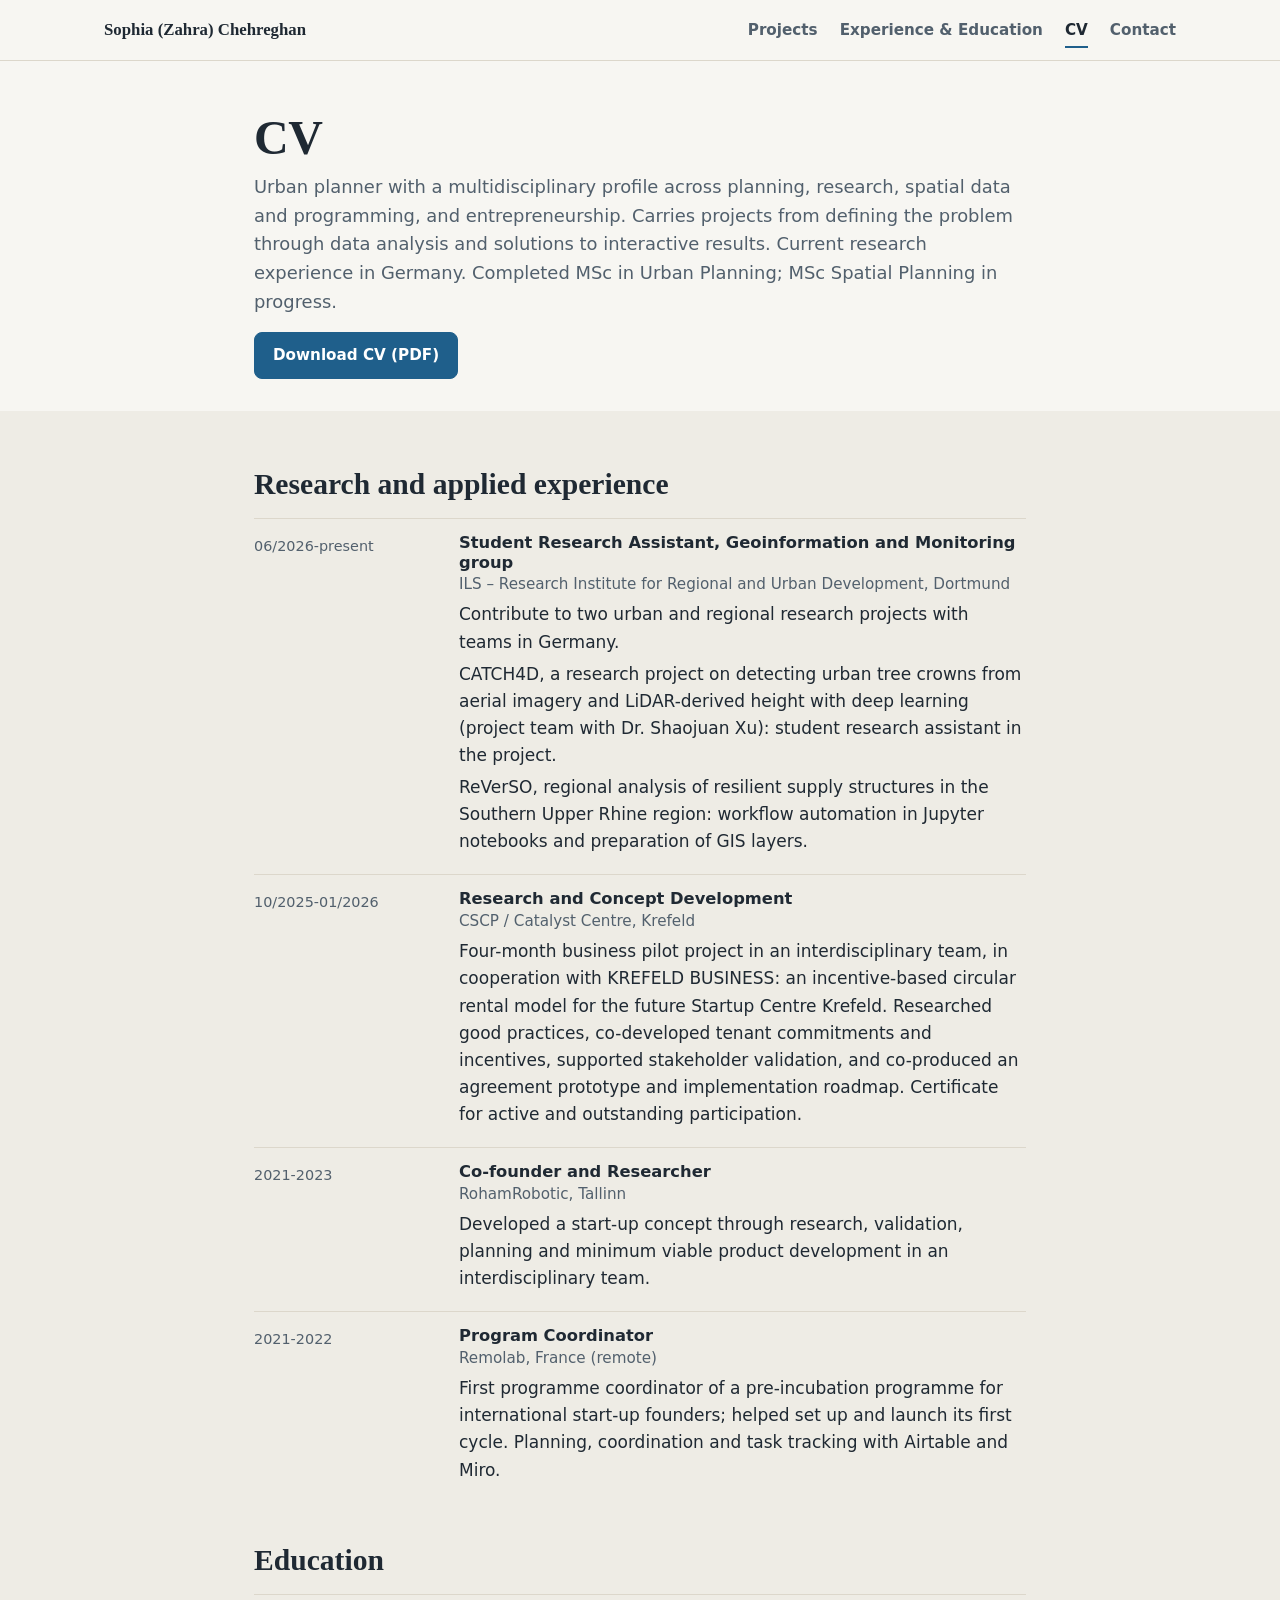
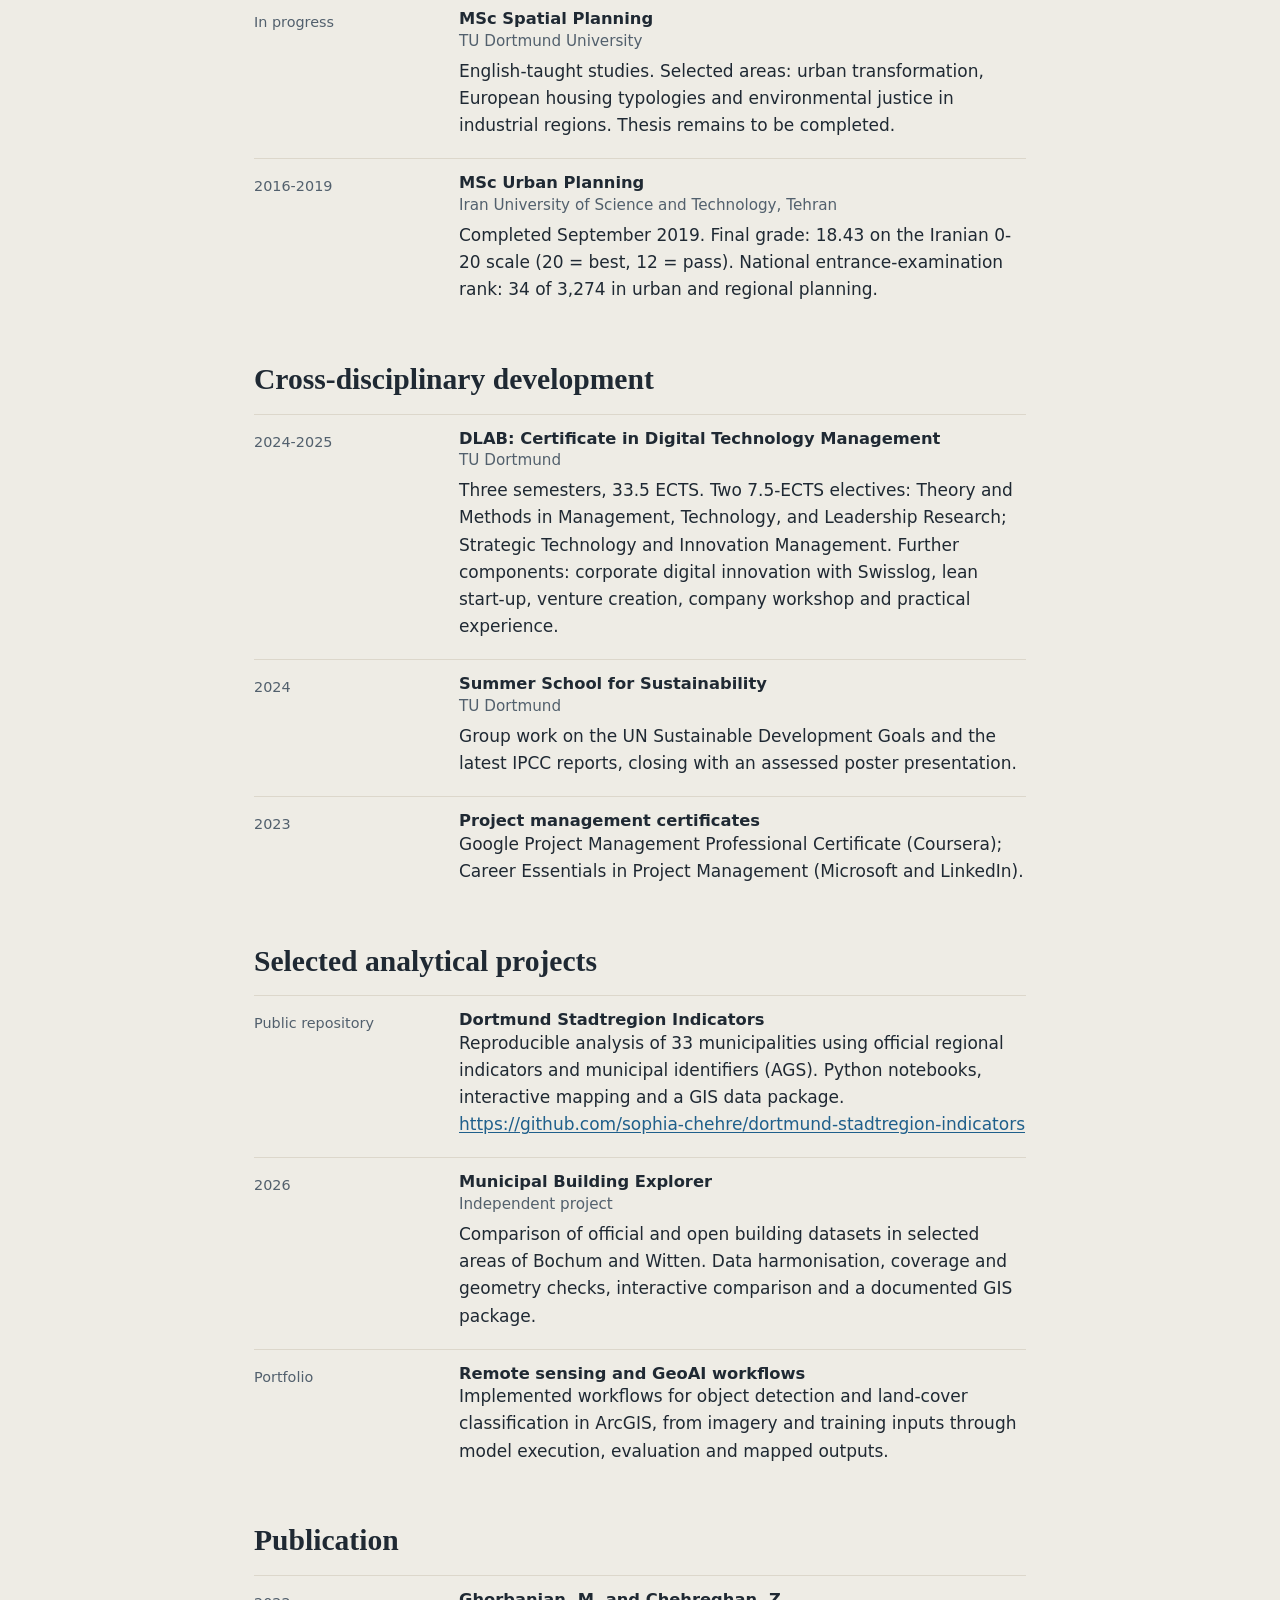
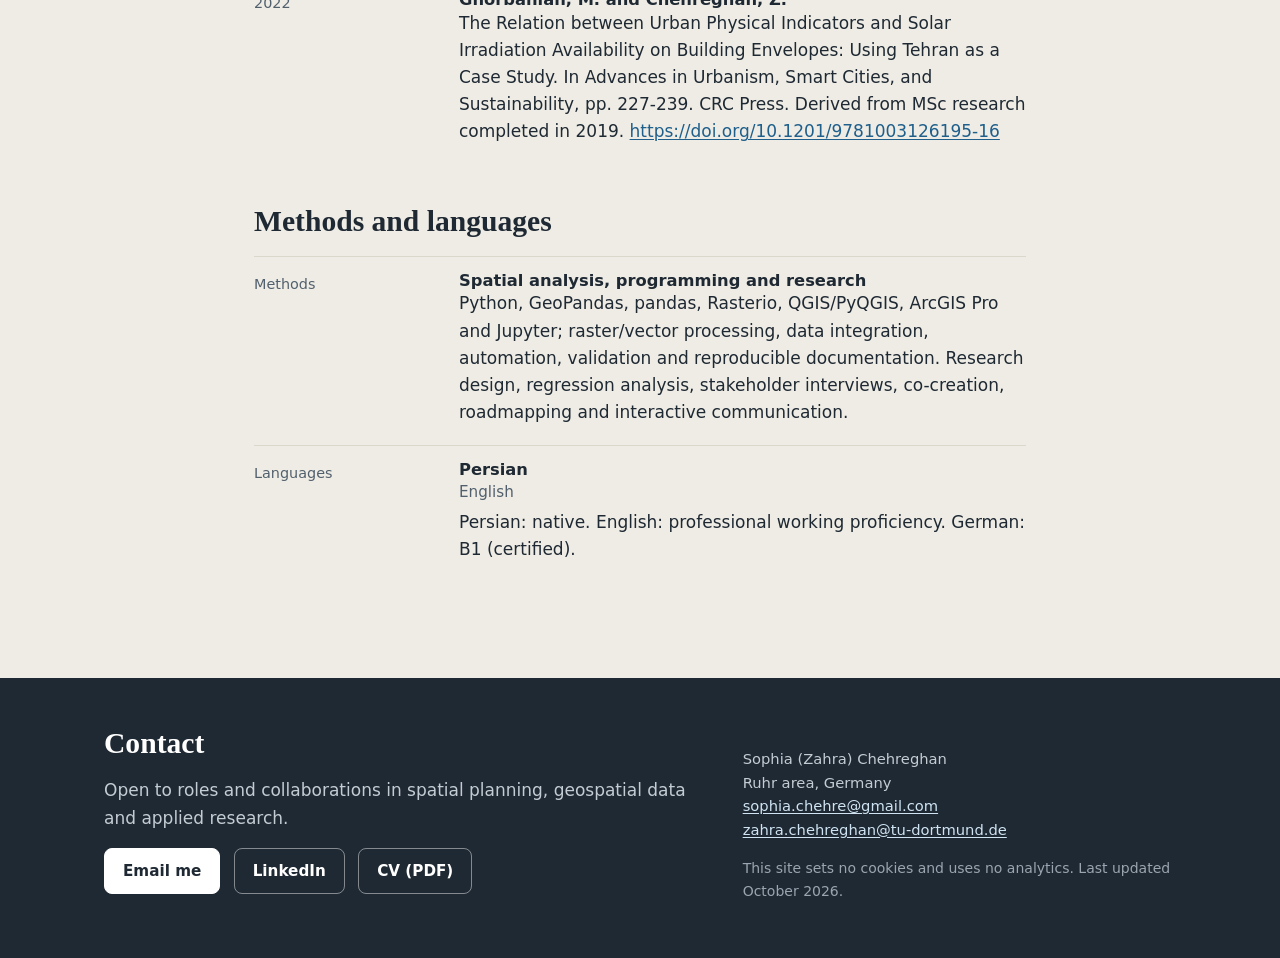
==== cv/index.html @ d8bc23e7 "Add files via upload" ====
<!doctype html>
<html lang="en">
<head>
<meta charset="utf-8">
<meta name="viewport" content="width=device-width, initial-scale=1">
<title>CV · Sophia Chehreghan</title>
<meta name="description" content="CV of Sophia (Zahra) Chehreghan, urban and spatial planner.">
<meta property="og:title" content="CV · Sophia Chehreghan">
<meta property="og:description" content="CV of Sophia (Zahra) Chehreghan, urban and spatial planner.">
<meta property="og:type" content="website">
<link rel="stylesheet" href="../assets/css/main.css">
<link rel="icon" href="../assets/favicon.svg" type="image/svg+xml">
</head>
<body>
<a class="skip" href="#main">Skip to content</a>
<header class="site-header">
  <div class="wrap header-inner">
    <a class="brand" href="../index.html">Sophia (Zahra) Chehreghan</a>
    <nav class="main-nav" aria-label="Main"><a href="../projects/index.html">Projects</a><a href="../experience/index.html">Experience & Education</a><a href="../cv/index.html" aria-current="page">CV</a><a href="#contact">Contact</a></nav>
  </div>
</header>
<main id="main">

<section class="page-head">
  <div class="wrap narrow">
    <h1>CV</h1>
    <p class="lead">Urban planner with a multidisciplinary profile across planning, research, spatial data and programming, and entrepreneurship. Carries projects from defining the problem through data analysis and solutions to interactive results. Current research experience in Germany. Completed MSc in Urban Planning; MSc Spatial Planning in progress.</p>
    <p><a class="btn" href="../files/Sophia-Chehreghan-CV.pdf">Download CV (PDF)</a></p>
  </div>
</section>
<section class="section section-tint">
  <div class="wrap narrow cv"><section class="cv-section"><h2>Research and applied experience</h2><div class="cv-item"><div class="cv-when">06/2026-present</div><div class="cv-what"><h3>Student Research Assistant, Geoinformation and Monitoring group</h3><p class="cv-org">ILS – Research Institute for Regional and Urban Development, Dortmund</p><p>Contribute to two urban and regional research projects with teams in Germany.</p><p>CATCH4D, a research project on detecting urban tree crowns from aerial imagery and LiDAR-derived height with deep learning (project team with Dr. Shaojuan Xu): student research assistant in the project.</p><p>ReVerSO, regional analysis of resilient supply structures in the Southern Upper Rhine region: workflow automation in Jupyter notebooks and preparation of GIS layers.</p></div></div><div class="cv-item"><div class="cv-when">10/2025-01/2026</div><div class="cv-what"><h3>Research and Concept Development</h3><p class="cv-org">CSCP / Catalyst Centre, Krefeld</p><p>Four-month business pilot project in an interdisciplinary team, in cooperation with KREFELD BUSINESS: an incentive-based circular rental model for the future Startup Centre Krefeld. Researched good practices, co-developed tenant commitments and incentives, supported stakeholder validation, and co-produced an agreement prototype and implementation roadmap. Certificate for active and outstanding participation.</p></div></div><div class="cv-item"><div class="cv-when">2021-2023</div><div class="cv-what"><h3>Co-founder and Researcher</h3><p class="cv-org">RohamRobotic, Tallinn</p><p>Developed a start-up concept through research, validation, planning and minimum viable product development in an interdisciplinary team.</p></div></div><div class="cv-item"><div class="cv-when">2021-2022</div><div class="cv-what"><h3>Program Coordinator</h3><p class="cv-org">Remolab, France (remote)</p><p>First programme coordinator of a pre-incubation programme for international start-up founders; helped set up and launch its first cycle. Planning, coordination and task tracking with Airtable and Miro.</p></div></div></section><section class="cv-section"><h2>Education</h2><div class="cv-item"><div class="cv-when">In progress</div><div class="cv-what"><h3>MSc Spatial Planning</h3><p class="cv-org">TU Dortmund University</p><p>English-taught studies. Selected areas: urban transformation, European housing typologies and environmental justice in industrial regions. Thesis remains to be completed.</p></div></div><div class="cv-item"><div class="cv-when">2016-2019</div><div class="cv-what"><h3>MSc Urban Planning</h3><p class="cv-org">Iran University of Science and Technology, Tehran</p><p>Completed September 2019. Final grade: 18.43 on the Iranian 0-20 scale (20 = best, 12 = pass). National entrance-examination rank: 34 of 3,274 in urban and regional planning.</p></div></div></section><section class="cv-section"><h2>Cross-disciplinary development</h2><div class="cv-item"><div class="cv-when">2024-2025</div><div class="cv-what"><h3>DLAB: Certificate in Digital Technology Management</h3><p class="cv-org">TU Dortmund</p><p>Three semesters, 33.5 ECTS. Two 7.5-ECTS electives: Theory and Methods in Management, Technology, and Leadership Research; Strategic Technology and Innovation Management. Further components: corporate digital innovation with Swisslog, lean start-up, venture creation, company workshop and practical experience.</p></div></div><div class="cv-item"><div class="cv-when">2024</div><div class="cv-what"><h3>Summer School for Sustainability</h3><p class="cv-org">TU Dortmund</p><p>Group work on the UN Sustainable Development Goals and the latest IPCC reports, closing with an assessed poster presentation.</p></div></div><div class="cv-item"><div class="cv-when">2023</div><div class="cv-what"><h3>Project management certificates</h3><p>Google Project Management Professional Certificate (Coursera); Career Essentials in Project Management (Microsoft and LinkedIn).</p></div></div></section><section class="cv-section"><h2>Selected analytical projects</h2><div class="cv-item"><div class="cv-when">Public repository</div><div class="cv-what"><h3>Dortmund Stadtregion Indicators</h3><p>Reproducible analysis of 33 municipalities using official regional indicators and municipal identifiers (AGS). Python notebooks, interactive mapping and a GIS data package. <a href="https://github.com/sophia-chehre/dortmund-stadtregion-indicators" rel="noopener">https://github.com/sophia-chehre/dortmund-stadtregion-indicators</a></p></div></div><div class="cv-item"><div class="cv-when">2026</div><div class="cv-what"><h3>Municipal Building Explorer</h3><p class="cv-org">Independent project</p><p>Comparison of official and open building datasets in selected areas of Bochum and Witten. Data harmonisation, coverage and geometry checks, interactive comparison and a documented GIS package.</p></div></div><div class="cv-item"><div class="cv-when">Portfolio</div><div class="cv-what"><h3>Remote sensing and GeoAI workflows</h3><p>Implemented workflows for object detection and land-cover classification in ArcGIS, from imagery and training inputs through model execution, evaluation and mapped outputs.</p></div></div></section><section class="cv-section"><h2>Publication</h2><div class="cv-item"><div class="cv-when">2022</div><div class="cv-what"><h3>Ghorbanian, M. and Chehreghan, Z.</h3><p>The Relation between Urban Physical Indicators and Solar Irradiation Availability on Building Envelopes: Using Tehran as a Case Study. In Advances in Urbanism, Smart Cities, and Sustainability, pp. 227-239. CRC Press. Derived from MSc research completed in 2019. <a href="https://doi.org/10.1201/9781003126195-16" rel="noopener">https://doi.org/10.1201/9781003126195-16</a></p></div></div></section><section class="cv-section"><h2>Methods and languages</h2><div class="cv-item"><div class="cv-when">Methods</div><div class="cv-what"><h3>Spatial analysis, programming and research</h3><p>Python, GeoPandas, pandas, Rasterio, QGIS/PyQGIS, ArcGIS Pro and Jupyter; raster/vector processing, data integration, automation, validation and reproducible documentation. Research design, regression analysis, stakeholder interviews, co-creation, roadmapping and interactive communication.</p></div></div><div class="cv-item"><div class="cv-when">Languages</div><div class="cv-what"><h3>Persian</h3><p class="cv-org">English</p><p>Persian: native. English: professional working proficiency. German: B1 (certified).</p></div></div></section></div>
</section>
</main>
<footer class="site-footer" id="contact">
  <div class="wrap footer-grid">
    <div>
      <h2>Contact</h2>
      <p class="footer-lead">Open to roles and collaborations in spatial planning, geospatial data and applied research.</p>
      <p><a class="btn" href="mailto:sophia.chehre@gmail.com">Email me</a>
         <a class="btn btn-ghost" href="https://www.linkedin.com/in/sophia-chehre" rel="noopener">LinkedIn</a>
         <a class="btn btn-ghost" href="../files/Sophia-Chehreghan-CV.pdf">CV (PDF)</a></p>
    </div>
    <div class="footer-meta">
      <p>Sophia (Zahra) Chehreghan<br>Ruhr area, Germany<br><a href="mailto:sophia.chehre@gmail.com">sophia.chehre@gmail.com</a><br><a href="mailto:zahra.chehreghan@tu-dortmund.de">zahra.chehreghan@tu-dortmund.de</a></p>
      <p class="small">This site sets no cookies and uses no analytics. Last updated October 2026.</p>
    </div>
  </div>
</footer>
<dialog class="lightbox" aria-label="Enlarged image">
  <form method="dialog"><button class="lightbox-close" aria-label="Close">×</button></form>
  <img alt="">
  <p class="lightbox-caption"></p>
</dialog>
<script src="../assets/js/main.js" defer></script>
</body>
</html>
---- assets/css/main.css ----
/* Portfolio — Sophia (Zahra) Chehreghan
   Quiet, cartographic interface: the maps and imagery carry the colour. */

:root {
  --bg: #f7f6f2;
  --surface: #ffffff;
  --tint: #eeece5;
  --ink: #1f2933;
  --muted: #52606d;
  --line: #dcd7cb;
  --accent: #1f5f8b;
  --accent-dark: #174a6c;
  --accent-soft: #e3edf4;
  --green: #4f7a5a;
  --warn: #b5562b;
  --radius: 10px;
  --shadow: 0 1px 2px rgba(31, 41, 51, .06), 0 8px 24px rgba(31, 41, 51, .06);
  --serif: "Iowan Old Style", "Palatino Linotype", "Book Antiqua", Palatino, Georgia, serif;
  --sans: system-ui, -apple-system, "Segoe UI", Roboto, "Helvetica Neue", Arial, sans-serif;
  --wrap: 1120px;
}

*, *::before, *::after { box-sizing: border-box; }
html { scroll-behavior: smooth; -webkit-text-size-adjust: 100%; }
@media (prefers-reduced-motion: reduce) { html { scroll-behavior: auto; } * { transition: none !important; } }
body { margin: 0; background: var(--bg); color: var(--ink); font: 17px/1.6 var(--sans); }
img { max-width: 100%; height: auto; display: block; }
a { color: var(--accent); text-underline-offset: 2px; }
a:hover { color: var(--accent-dark); }
:focus-visible { outline: 3px solid var(--accent); outline-offset: 2px; }
h1, h2, h3 { font-family: var(--serif); font-weight: 600; line-height: 1.2; color: var(--ink); }
h1 { font-size: clamp(2rem, 4.2vw, 3rem); margin: 0 0 .4rem; letter-spacing: -.01em; }
h2 { font-size: clamp(1.45rem, 2.4vw, 1.85rem); margin: 0 0 1rem; }
h3 { font-size: 1.15rem; margin: 0 0 .35rem; }
p { margin: 0 0 1rem; }
.small { font-size: .875rem; color: var(--muted); }
.wrap { max-width: var(--wrap); margin: 0 auto; padding: 0 24px; }
.narrow { max-width: 820px; }
.skip { position: absolute; left: -999px; top: 8px; background: var(--ink); color: #fff; padding: 8px 12px; z-index: 50; }
.skip:focus { left: 8px; }

/* Header ---------------------------------------------------------------- */
.site-header { position: sticky; top: 0; z-index: 20; background: rgba(247, 246, 242, .94);
  backdrop-filter: blur(8px); border-bottom: 1px solid var(--line); }
.header-inner { display: flex; align-items: center; justify-content: space-between; gap: 16px; min-height: 60px; }
.brand { font-family: var(--serif); font-weight: 600; font-size: 1.05rem; color: var(--ink); text-decoration: none; }
.main-nav { display: flex; gap: 22px; }
.main-nav a { color: var(--muted); text-decoration: none; font-size: .95rem; font-weight: 600; padding: 6px 0; }
.main-nav a:hover, .main-nav a[aria-current] { color: var(--ink); box-shadow: inset 0 -2px 0 var(--accent); }

/* Buttons and tags -------------------------------------------------------- */
.btn { display: inline-block; background: var(--accent); color: #fff; text-decoration: none; font-weight: 600;
  font-size: .95rem; padding: 10px 18px; border-radius: 8px; border: 1px solid var(--accent); margin: 0 8px 8px 0; }
.btn:hover { background: var(--accent-dark); color: #fff; }
.btn-ghost { background: transparent; color: var(--accent); }
.btn-ghost:hover { background: var(--accent-soft); color: var(--accent-dark); }
.tags { list-style: none; display: flex; flex-wrap: wrap; gap: 6px; padding: 0; margin: 0; }
.tags li { font-size: .8rem; background: var(--accent-soft); color: var(--accent-dark); padding: 2px 9px; border-radius: 99px; }
.kicker { font-size: .78rem; font-weight: 700; letter-spacing: .06em; text-transform: uppercase; color: var(--green); margin: 0 0 .4rem; }

/* Hero ------------------------------------------------------------------- */
.hero { padding: 48px 0 40px; }
.hero-grid { display: grid; grid-template-columns: minmax(0, 1fr) minmax(0, 1.15fr); gap: 40px; align-items: center; }
.hero-title { font-family: var(--serif); font-size: clamp(1.35rem, 2.3vw, 1.7rem); margin: 0 0 .3rem; }
.hero-keywords { color: var(--green); font-weight: 600; margin: 0 0 1rem; }
.hero-lead { font-size: 1.1rem; color: var(--muted); max-width: 34em; }
.mosaic { display: grid; grid-template-columns: 1.35fr 1fr; grid-template-rows: 1fr 1fr; gap: 10px; aspect-ratio: 16 / 10.5; }
.mosaic-item { position: relative; overflow: hidden; border-radius: var(--radius); box-shadow: var(--shadow); }
.mosaic-item.m0 { grid-row: span 2; }
.mosaic-item img { width: 100%; height: 100%; object-fit: cover; transition: transform .4s ease; }
.mosaic-item:hover img { transform: scale(1.03); }
.mosaic-item span { position: absolute; left: 8px; bottom: 8px; background: rgba(31, 41, 51, .82); color: #fff;
  font-size: .8rem; font-weight: 600; padding: 3px 9px; border-radius: 6px; }

/* Facts band --------------------------------------------------------------- */
.facts-band { border-top: 1px solid var(--line); border-bottom: 1px solid var(--line); background: var(--surface); }
.facts { list-style: none; display: grid; grid-template-columns: repeat(4, 1fr); gap: 0; padding-top: 0; padding-bottom: 0; margin: 0 auto; }
.facts li { padding: 18px 20px 18px 0; display: flex; flex-direction: column; }
.facts li + li { padding-left: 20px; border-left: 1px solid var(--line); }
.fact-label { font-size: .75rem; text-transform: uppercase; letter-spacing: .06em; color: var(--muted); font-weight: 700; }
.facts strong { font-family: var(--serif); font-size: 1.1rem; margin: 2px 0; }
.fact-detail { font-size: .85rem; color: var(--muted); }

/* Sections ------------------------------------------------------------------ */
.section { padding: 56px 0; }
.section-tint { background: var(--tint); }
.section-head { display: flex; align-items: baseline; justify-content: space-between; gap: 16px; }
.section-head a { font-weight: 600; text-decoration: none; white-space: nowrap; }
.section-intro { max-width: 52em; color: var(--muted); }
.subhead { font-family: var(--sans); font-size: .85rem; text-transform: uppercase; letter-spacing: .06em; color: var(--muted); margin: 36px 0 14px; }
.page-head { padding: 48px 0 8px; }
.lead { font-size: 1.12rem; color: var(--muted); max-width: 46em; }
.two-col { display: grid; grid-template-columns: 1fr 1fr; gap: 48px; }

/* Cards --------------------------------------------------------------------- */
.cards { display: grid; gap: 22px; }
.cards-3 { grid-template-columns: repeat(3, 1fr); }
.cards-1 { grid-template-columns: 1fr; }
.card { background: var(--surface); border: 1px solid var(--line); border-radius: var(--radius); overflow: hidden;
  box-shadow: var(--shadow); transition: transform .2s ease, box-shadow .2s ease; }
.card:hover { transform: translateY(-2px); box-shadow: 0 2px 4px rgba(31,41,51,.08), 0 14px 32px rgba(31,41,51,.10); }
.card-link { display: flex; flex-direction: column; height: 100%; color: inherit; text-decoration: none; }
.card-media { aspect-ratio: 3 / 2; overflow: hidden; background: var(--tint); }
.card-media img { width: 100%; height: 100%; object-fit: cover; }
.card-body { padding: 16px 18px 18px; display: flex; flex-direction: column; flex: 1; }
.card-body p { font-size: .95rem; color: var(--muted); margin-bottom: .6rem; }
.card-body .card-meta { margin-top: auto; font-size: .8rem; margin-bottom: 0; }
.cards-compact .card-media { aspect-ratio: 16 / 9; }
.cards-compact h3 { font-size: 1.02rem; }
.card-wide .card-link { flex-direction: row; }
.card-wide .card-media { flex: 1.1; aspect-ratio: auto; min-height: 260px; }
.card-wide .card-body { flex: 1; padding: 26px; justify-content: center; }
.card-wide .card-meta { margin-top: .6rem; }

.mini-diagram { height: 100%; padding: 18px 20px; background: linear-gradient(135deg, #1f5f8b 0%, #2d6f6a 55%, #4f7a5a 100%);
  color: #fff; display: flex; flex-direction: column; justify-content: center; }
.mini-title { font-size: .78rem; text-transform: uppercase; letter-spacing: .07em; opacity: .85; margin-bottom: 10px; }
.mini-diagram ol { list-style: none; margin: 0; padding: 0; counter-reset: s; }
.mini-diagram li { counter-increment: s; font-family: var(--serif); font-size: 1.02rem; padding: 3px 0 3px 30px; position: relative; }
.mini-diagram li::before { content: counter(s); position: absolute; left: 0; top: 5px; width: 20px; height: 20px; border-radius: 50%;
  background: rgba(255,255,255,.22); font: 600 .72rem/20px var(--sans); text-align: center; }

.note-card { background: var(--surface); border: 1px solid var(--line); border-left: 4px solid var(--green);
  border-radius: var(--radius); padding: 22px 26px; max-width: 900px; }

/* Capabilities, timeline ------------------------------------------------- */
.caps { display: grid; grid-template-columns: repeat(3, 1fr); gap: 28px; }
.cap { border-top: 3px solid var(--accent); padding-top: 14px; }
.cap p { color: var(--muted); font-size: .97rem; }
.cap a { font-weight: 600; text-decoration: none; }
.timeline { list-style: none; padding: 0; margin: 0; }
.timeline li { display: grid; grid-template-columns: 8.5em 1fr; column-gap: 16px; padding: 12px 0; border-bottom: 1px solid var(--line); }
.tl-period { grid-row: span 2; color: var(--muted); font-size: .88rem; padding-top: 2px; }
.tl-role { font-weight: 600; }
.tl-org { color: var(--muted); font-size: .92rem; }
.citation { max-width: 52em; }

/* Project pages ------------------------------------------------------------ */
.project-head { padding: 40px 0 10px; }
.crumbs { font-size: .88rem; color: var(--muted); margin-bottom: .6rem; }
.crumbs a { text-decoration: none; font-weight: 600; }
.meta { display: grid; grid-template-columns: repeat(4, minmax(0, 1fr)); gap: 16px; margin: 18px 0 0; padding: 16px 0 0; border-top: 1px solid var(--line); }
.meta dt, .brief dt { font-size: .75rem; text-transform: uppercase; letter-spacing: .06em; color: var(--muted); font-weight: 700; }
.meta dd { margin: 2px 0 0; font-size: .93rem; }
.project-hero { margin-top: 22px; }
.hero-fig img { border-radius: var(--radius); box-shadow: var(--shadow); width: 100%; }
.fig { margin: 0; }
.fig img { border-radius: 8px; cursor: zoom-in; }
figcaption, .caption { font-size: .88rem; color: var(--muted); margin-top: .5rem; }
.fig-label { font-weight: 600; color: var(--ink); }
.project-body { max-width: 980px; padding-top: 30px; padding-bottom: 20px; }
.block { margin: 0 0 44px; }
.brief { display: grid; grid-template-columns: repeat(2, minmax(0, 1fr)); gap: 0; margin: 0; background: var(--surface);
  border: 1px solid var(--line); border-radius: var(--radius); }
.brief > div { padding: 16px 20px; border-bottom: 1px solid var(--line); }
.brief > div:nth-child(odd) { border-right: 1px solid var(--line); }
.brief > div:nth-last-child(-n+2) { border-bottom: 0; }
.brief dd { margin: 4px 0 0; }

.steps { list-style: none; margin: 0; padding: 0; }
.step { display: grid; grid-template-columns: 40px minmax(0, 1fr) minmax(0, 1.15fr); gap: 18px; align-items: start;
  padding: 18px 0; border-top: 1px solid var(--line); }
.step:not(:has(.step-img)) { grid-template-columns: 40px minmax(0, 1fr); }
.step-n { width: 32px; height: 32px; border-radius: 50%; background: var(--accent); color: #fff; font-weight: 700;
  display: grid; place-items: center; font-size: .9rem; }
.step-body p { color: var(--muted); margin: 0; }
.step-img img { border-radius: 8px; cursor: zoom-in; box-shadow: var(--shadow); }
.step-img-tall { max-width: 260px; }

.pair { display: grid; grid-template-columns: 1fr 1fr; gap: 16px; }
.findings { padding-left: 1.1em; }
.findings li { margin-bottom: .7rem; }
.checks { list-style: none; padding: 0; margin: 0; display: grid; grid-template-columns: 1fr 1fr; gap: 8px 24px; }
.checks li { padding-left: 28px; position: relative; }
.checks li::before { content: ""; position: absolute; left: 4px; top: .45em; width: 12px; height: 7px;
  border-left: 2.5px solid var(--green); border-bottom: 2.5px solid var(--green); transform: rotate(-45deg); }
details { background: var(--surface); border: 1px solid var(--line); border-radius: var(--radius); padding: 0 20px; margin: 0 0 40px; }
details summary { cursor: pointer; font-weight: 600; padding: 14px 0; }
details[open] summary { border-bottom: 1px solid var(--line); margin-bottom: 12px; }
details ul { padding-left: 1.1em; }
details li { margin-bottom: .5rem; color: var(--muted); }
.project-links { margin: 10px 0 18px; }
.credit { border-top: 1px solid var(--line); padding-top: 14px; max-width: 52em; }
.prevnext { display: grid; grid-template-columns: 1fr 1fr; gap: 16px; padding-top: 10px; padding-bottom: 56px; }
.prevnext a { display: block; background: var(--surface); border: 1px solid var(--line); border-radius: var(--radius);
  padding: 14px 18px; text-decoration: none; font-weight: 600; }
.prevnext span { display: block; font-size: .78rem; text-transform: uppercase; letter-spacing: .06em; color: var(--muted); font-weight: 700; }
.pn-next { text-align: right; grid-column: 2; }

/* Research diagram and charts --------------------------------------------- */
.flow-figure { margin: 0; }
.flow { list-style: none; margin: 0; padding: 26px; display: grid; grid-template-columns: repeat(5, 1fr); gap: 14px;
  border-radius: var(--radius); background: linear-gradient(135deg, #1f5f8b 0%, #2d6f6a 55%, #4f7a5a 100%); color: #fff; }
.flow li { position: relative; background: rgba(255,255,255,.12); border: 1px solid rgba(255,255,255,.25);
  border-radius: 8px; padding: 14px; display: flex; flex-direction: column; }
.flow li:not(:last-child)::after { content: "→"; position: absolute; right: -14px; top: 50%; transform: translate(50%, -50%);
  font-size: 1.1rem; opacity: .9; }
.flow-big { font-family: var(--serif); font-size: 1.9rem; line-height: 1.1; }
.flow-what { font-weight: 600; margin: 4px 0; }
.flow-how { font-size: .82rem; opacity: .85; }
.chart-panel { display: grid; grid-template-columns: minmax(0, 1.25fr) minmax(0, 1fr); gap: 28px; background: var(--surface);
  border: 1px solid var(--line); border-radius: var(--radius); padding: 22px; }
.chart-help { font-size: .9rem; color: var(--muted); }
.chart-buttons { display: flex; flex-wrap: wrap; gap: 6px; margin-bottom: 10px; }
.chart-buttons button { font: 600 .82rem var(--sans); border: 1px solid var(--line); background: var(--bg); color: var(--ink);
  border-radius: 99px; padding: 5px 11px; cursor: pointer; }
.chart-buttons button[aria-pressed="true"] { background: var(--accent); border-color: var(--accent); color: #fff; }
.scatter svg { width: 100%; height: auto; overflow: visible; }
.scatter .pt { fill: var(--accent); stroke: #fff; stroke-width: 1.5; cursor: pointer; }
.scatter .pt:hover, .scatter .pt:focus { fill: var(--warn); outline: none; }
.scatter .pt-label { font: 600 10px var(--sans); fill: var(--muted); pointer-events: none; }
.scatter .ax { stroke: var(--line); }
.scatter .ax-text { font: 11px var(--sans); fill: var(--muted); }
.scatter .ax-title { font: 600 11.5px var(--sans); fill: var(--ink); }
.scatter-tip { font-size: .85rem; min-height: 2.6em; color: var(--ink); background: var(--bg); border-radius: 6px; padding: 6px 10px; margin-top: 6px; }
.beta-box h3 { margin-top: 0; }
.beta-chart { width: 100%; height: auto; }
.key { display: inline-block; width: 12px; height: 12px; border-radius: 2px; vertical-align: -1px; margin-right: 4px; }
.key-neg { background: var(--warn); } .key-pos { background: var(--green); }
.beta-chart .bar-label { font: 13px var(--sans); fill: var(--ink); }
.beta-chart .bar-value { font: 600 12px var(--sans); fill: var(--muted); }
.beta-chart .bar-pos { fill: var(--green); }
.beta-chart .bar-neg { fill: var(--warn); }
.beta-chart .axis { stroke: var(--muted); }
.data-table { margin-top: 16px; }
.table-scroll { overflow-x: auto; }
table { border-collapse: collapse; width: 100%; font-size: .85rem; }
caption { text-align: left; color: var(--muted); padding-bottom: 6px; }
th, td { border-bottom: 1px solid var(--line); padding: 6px 8px; text-align: right; white-space: nowrap; }
th:first-child, td:first-child { text-align: left; }

/* Compare slider ------------------------------------------------------------ */
.compare-frame { position: relative; overflow: hidden; border-radius: var(--radius); box-shadow: var(--shadow); --pos: 50%; }
.compare-after { position: absolute; inset: 0; clip-path: inset(0 0 0 var(--pos)); }
.compare-after img { width: 100%; height: 100%; object-fit: cover; }
.compare-handle { position: absolute; top: 0; bottom: 0; left: var(--pos); width: 3px; background: #fff;
  box-shadow: 0 0 0 1px rgba(0,0,0,.25); transform: translateX(-50%); pointer-events: none; }
.compare-handle::after { content: "⇆"; position: absolute; top: 50%; left: 50%; transform: translate(-50%, -50%);
  width: 34px; height: 34px; border-radius: 50%; background: #fff; color: var(--ink); display: grid; place-items: center;
  box-shadow: var(--shadow); font-size: 1rem; }
.compare-tag { position: absolute; top: 10px; background: rgba(31,41,51,.82); color: #fff; font-size: .78rem; font-weight: 600;
  padding: 3px 9px; border-radius: 6px; }
.tag-left { left: 10px; } .tag-right { right: 10px; }
.compare-control { display: flex; align-items: center; gap: 12px; font-size: .85rem; color: var(--muted); margin-top: 10px; }
.compare-control input { flex: 1; accent-color: var(--accent); }

/* Profile / CV ---------------------------------------------------------------- */
.cv-section { margin-bottom: 40px; }
.cv-item { display: grid; grid-template-columns: 11em 1fr; gap: 18px; padding: 14px 0; border-top: 1px solid var(--line); }
.cv-when { color: var(--muted); font-size: .9rem; padding-top: 2px; }
.cv-what h3 { font-family: var(--sans); font-size: 1.02rem; margin: 0; }
.cv-org { color: var(--muted); margin: 0 0 .4rem; font-size: .95rem; }
.cv-what ul { margin: 0; padding-left: 1.1em; }
.cv-what li { margin-bottom: .3rem; }
.cv-what p { margin: 0 0 .3rem; }
.cv-used { font-size: .85rem; color: var(--green); }
.cv-split { display: grid; grid-template-columns: 1fr 1fr; gap: 32px; }
ul.plain { list-style: none; padding: 0; margin: 0; }
ul.plain li { padding: 6px 0; border-top: 1px solid var(--line); }

/* Footer ---------------------------------------------------------------------- */
.site-footer { background: var(--ink); color: #e6e9ec; padding: 48px 0 40px; }
.site-footer h2 { color: #fff; }
.site-footer a { color: #cfe3f2; }
.site-footer .btn { background: #fff; color: var(--ink); border-color: #fff; }
.site-footer .btn-ghost { background: transparent; color: #fff; border-color: rgba(255,255,255,.45); }
.footer-grid { display: grid; grid-template-columns: 1.4fr 1fr; gap: 32px; align-items: end; }
.footer-lead { color: #c4ccd3; }
.footer-meta { font-size: .92rem; color: #c4ccd3; }
.site-footer .small { color: #9aa5b1; }

/* Lightbox ---------------------------------------------------------------------- */
.lightbox { border: 0; padding: 0; background: transparent; max-width: 96vw; max-height: 94vh; }
.lightbox::backdrop { background: rgba(15, 20, 25, .88); }
.lightbox img { max-width: 96vw; max-height: 86vh; border-radius: 6px; margin: 0 auto; }
.lightbox-caption { color: #e6e9ec; text-align: center; font-size: .9rem; margin: 8px 0 0; }
.lightbox-close { position: fixed; top: 12px; right: 16px; background: #fff; border: 0; border-radius: 50%; width: 40px; height: 40px;
  font-size: 1.5rem; cursor: pointer; }

/* Responsive ---------------------------------------------------------------------- */
@media (max-width: 960px) {
  .hero-grid { grid-template-columns: 1fr; gap: 28px; }
  .cards-3, .caps { grid-template-columns: 1fr 1fr; }
  .facts { grid-template-columns: 1fr 1fr; }
  .facts li:nth-child(3) { padding-left: 0; border-left: 0; }
  .facts li:nth-child(n+3) { border-top: 1px solid var(--line); }
  .meta { grid-template-columns: 1fr 1fr; }
  .chart-panel { grid-template-columns: 1fr; }
  .flow { grid-template-columns: 1fr; }
  .flow li:not(:last-child)::after { content: "↓"; right: 50%; top: auto; bottom: -14px; transform: translate(50%, 50%); }
  .two-col { grid-template-columns: 1fr; gap: 24px; }
  .card-wide .card-link { flex-direction: column; }
  .card-wide .card-media { min-height: 0; aspect-ratio: 3 / 2; }
}
@media (max-width: 640px) {
  body { font-size: 16px; }
  .wrap { padding: 0 16px; }
  .brand { font-size: .95rem; }
  .main-nav { gap: 14px; }
  .main-nav a { font-size: .88rem; }
  .hero { padding: 26px 0 28px; }
  .mosaic { aspect-ratio: auto; grid-template-columns: repeat(3, 1fr); grid-template-rows: 120px; }
  .mosaic-item.m0 { grid-row: auto; }
  .mosaic-item span { font-size: .68rem; left: 4px; bottom: 4px; padding: 2px 6px; }
  .cards-3, .caps, .pair, .checks, .brief, .cv-split { grid-template-columns: 1fr; }
  .brief > div:nth-child(odd) { border-right: 0; }
  .brief > div:nth-last-child(2) { border-bottom: 1px solid var(--line); }
  .step, .step:not(:has(.step-img)) { grid-template-columns: 34px minmax(0, 1fr); }
  .step-img { grid-column: 2; }
  .cv-item { grid-template-columns: 1fr; gap: 2px; }
  .timeline li { grid-template-columns: 1fr; }
  .tl-period { grid-row: auto; }
  .footer-grid { grid-template-columns: 1fr; }
  .prevnext { grid-template-columns: 1fr; }
  .pn-next { grid-column: 1; }
  .section { padding: 40px 0; }
}
@media (max-width: 380px) { .main-nav a[href="#contact"] { display: none; } }

/* ===== Revision 2 (D16): present-first layout ===================================== */
.hero { position: relative; overflow: hidden; }
.hero::before { content: ""; position: absolute; inset: 0; background: url("../contours.svg") center / cover no-repeat;
  opacity: .16; pointer-events: none; }
.hero .wrap { position: relative; }
.hero-grid { grid-template-columns: minmax(0, 1.25fr) minmax(0, 1fr); }
.now { background: var(--surface); border: 1px solid var(--line); border-radius: var(--radius); box-shadow: var(--shadow); padding: 8px 0; }
.now-head { font-size: .75rem; font-weight: 700; letter-spacing: .08em; text-transform: uppercase; color: var(--green);
  margin: 6px 20px 4px; }
.now ul { list-style: none; margin: 0; padding: 0; }
.now li + li { border-top: 1px solid var(--line); }
.now a { display: grid; padding: 12px 20px; color: var(--ink); text-decoration: none; }
.now a:hover { background: var(--accent-soft); }
.now-label { font-size: .72rem; font-weight: 700; letter-spacing: .06em; text-transform: uppercase; color: var(--muted); }
.now strong { font-family: var(--serif); font-size: 1.05rem; font-weight: 600; }
.now-text { font-size: .88rem; color: var(--muted); }

.caps-4 { grid-template-columns: repeat(4, 1fr); gap: 24px; }
.cap h3 { font-size: 1.08rem; }
.cap-tools { font-size: .82rem; color: var(--green); font-weight: 600; margin-bottom: .5rem; }
.cap-evidence { font-size: .85rem; color: var(--muted); margin: 0; }
.cap-evidence a { font-weight: 600; }

.xcards { display: grid; grid-template-columns: 1.5fr 1fr 1fr; gap: 20px; }
.xcard { background: var(--surface); border: 1px solid var(--line); border-radius: var(--radius); padding: 20px 22px;
  box-shadow: var(--shadow); display: flex; flex-direction: column; }
.xcard h3 { font-size: 1.12rem; }
.xcard p { color: var(--muted); font-size: .95rem; }
.xcard a { margin-top: auto; font-weight: 600; text-decoration: none; }
.xcard-main { border-top: 4px solid var(--accent); }
.xorg { color: var(--muted); font-size: .92rem; margin: 0 0 .7rem; }

.cards-5 { grid-template-columns: repeat(5, 1fr); gap: 14px; }
.card-mini .card-media { aspect-ratio: 4 / 3; }
.card-mini .card-body { padding: 12px 14px 14px; }
.card-mini h3 { font-size: .95rem; margin: 0; }
.card-mini .kicker { font-size: .68rem; }
.section-slim { padding: 32px 0; }
.earlier p { max-width: 60em; margin-bottom: .4rem; }
.earlier a { text-decoration: none; }

.xblock { background: var(--surface); border: 1px solid var(--line); border-radius: var(--radius); padding: 26px 28px;
  box-shadow: var(--shadow); scroll-margin-top: 80px; }
.xblock-main { border-top: 4px solid var(--accent); }
.xblock h2 { margin-bottom: .2rem; }
.xblock ul { padding-left: 1.1em; margin: 0 0 1rem; }
.xblock li { margin-bottom: .45rem; }
.lead-sm { font-size: 1.04rem; color: var(--muted); max-width: 52em; }
.minor { font-family: var(--sans); font-size: .8rem; text-transform: uppercase; letter-spacing: .06em; color: var(--muted); margin: 18px 0 10px; }
.areas { display: grid; grid-template-columns: repeat(4, 1fr); gap: 18px; margin: 18px 0 8px; }
.area { border-top: 3px solid var(--green); padding-top: 10px; }
.area h3 { font-size: 1rem; }
.area p { font-size: .92rem; color: var(--muted); margin: 0; }
.evidence-line { font-size: .9rem; color: var(--muted); border-top: 1px solid var(--line); padding-top: 10px; margin: 0; }
.note { margin: 14px 0 0; }
.two-col .xblock { height: 100%; }
#ils, #circular-rental, #dlab, #workflows, #research, #education { scroll-margin-top: 80px; }

@media (max-width: 1100px) {
  .caps-4, .areas { grid-template-columns: 1fr 1fr; }
  .cards-5 { grid-template-columns: repeat(3, 1fr); }
  .xcards { grid-template-columns: 1fr 1fr; }
  .xcard-main { grid-column: span 2; }
}
@media (max-width: 640px) {
  .caps-4, .areas, .xcards { grid-template-columns: 1fr; }
  .xcard-main { grid-column: auto; }
  .cards-5 { grid-template-columns: 1fr 1fr; }
  .xblock { padding: 20px; }
}

.xblock ul.tags { padding-left: 0; }
@media (max-width: 960px) { .hero-grid { grid-template-columns: 1fr; } }

/* ===== Revision 3: visual-first home, capability chain, feature cards ============== */
.hero-grid { grid-template-columns: minmax(0, 1fr) minmax(0, 1.15fr); }
.now-band { background: var(--surface); border-top: 1px solid var(--line); border-bottom: 1px solid var(--line); }
.now-strip { list-style: none; margin: 0 auto; padding: 0; display: grid; grid-template-columns: repeat(4, 1fr); }
.now-strip li + li { border-left: 1px solid var(--line); }
.now-strip a { display: grid; padding: 16px 18px; color: var(--ink); text-decoration: none; height: 100%; }
.now-strip li:first-child a { padding-left: 0; }
.now-strip a:hover strong { color: var(--accent); }
.now-strip strong { font-family: var(--serif); font-size: 1.02rem; font-weight: 600; line-height: 1.3; margin: 2px 0; }

.pipeline { list-style: none; margin: 8px 0 0; padding: 0; display: grid; grid-template-columns: repeat(5, 1fr); gap: 14px; }
.pstep { position: relative; background: var(--surface); border: 1px solid var(--line); border-radius: var(--radius);
  padding: 18px 16px 16px; box-shadow: var(--shadow); display: flex; flex-direction: column; }
.pstep:not(:last-child)::after { content: "→"; position: absolute; right: -12px; top: 26px; transform: translateX(50%);
  color: var(--accent); font-weight: 700; z-index: 1; }
.pstep-n { font: 700 .78rem var(--sans); color: #fff; background: var(--accent); border-radius: 99px; padding: 2px 9px; align-self: flex-start; margin-bottom: 10px; }
.pstep h3 { font-size: 1.1rem; }
.pstep p { font-size: .9rem; color: var(--muted); }
.pstep .tags { margin-top: auto; }
.pstep .tags li { font-size: .72rem; }

.fcards { display: grid; gap: 24px; margin-bottom: 8px; }
.fcard { display: grid; grid-template-columns: 1.05fr 1fr; background: var(--surface); border: 1px solid var(--line);
  border-radius: 16px; overflow: hidden; box-shadow: var(--shadow); }
.fcard:nth-child(even) { grid-template-columns: 1fr 1.05fr; }
.fcard:nth-child(even) .fcard-media { order: 2; }
.fcard-media { display: block; min-height: 300px; background: var(--tint); overflow: hidden; }
.fcard-media img { width: 100%; height: 100%; object-fit: cover; transition: transform .4s ease; }
.fcard:hover .fcard-media img { transform: scale(1.02); }
.fcard-body { padding: 28px 30px; display: flex; flex-direction: column; }
.fcard-body h3 { font-size: 1.5rem; margin-bottom: .5rem; }
.fcard-body h3 a { color: var(--ink); text-decoration: none; }
.fcard-body > p { color: var(--muted); }
.fcard-list { padding-left: 1.1em; margin: 0 0 14px; color: var(--ink); font-size: .95rem; }
.fcard-list li { margin-bottom: .3rem; }
.fcard-actions { margin: 16px 0 0; }
.cards-2 { grid-template-columns: 1fr 1fr; }

@media (max-width: 1100px) {
  .pipeline { grid-template-columns: repeat(3, 1fr); }
  .pstep:nth-child(3)::after { display: none; }
}
@media (max-width: 960px) {
  .hero-grid { grid-template-columns: 1fr; }
  .now-strip { grid-template-columns: 1fr 1fr; }
  .now-strip li:nth-child(3) { border-left: 0; }
  .now-strip li:nth-child(3) a { padding-left: 0; }
  .now-strip li:nth-child(n+3) { border-top: 1px solid var(--line); }
  .fcard, .fcard:nth-child(even) { grid-template-columns: 1fr; }
  .fcard:nth-child(even) .fcard-media { order: 0; }
  .fcard-media { min-height: 0; aspect-ratio: 16 / 9; }
}
@media (max-width: 640px) {
  .pipeline, .cards-2, .now-strip { grid-template-columns: 1fr; }
  .pstep::after { display: none; }
  .now-strip li + li { border-left: 0; border-top: 1px solid var(--line); }
  .now-strip a { padding-left: 0; }
  .fcard-body { padding: 20px; }
  .fcard-body h3 { font-size: 1.25rem; }
}

/* Experience & Education: certificates, GeoAI page contents (16 Oct 2026) */
.cert-list { list-style: none; padding: 0; margin: 1rem 0; }
.cert-list li { padding: .65rem 0; border-bottom: 1px solid var(--line); }
.cert-list a { font-weight: 600; }
.btn-sm { padding: .35rem .8rem; font-size: .9rem; }
.toc { list-style: none; padding: 0; margin: 1rem 0 0; display: flex; flex-wrap: wrap; gap: .5rem; }
.toc a { display: inline-block; padding: .3rem .75rem; border: 1px solid var(--line); border-radius: 999px; text-decoration: none; font-size: .92rem; }
.block.wf { padding-top: 1.5rem; border-top: 1px solid var(--line); scroll-margin-top: 5rem; }
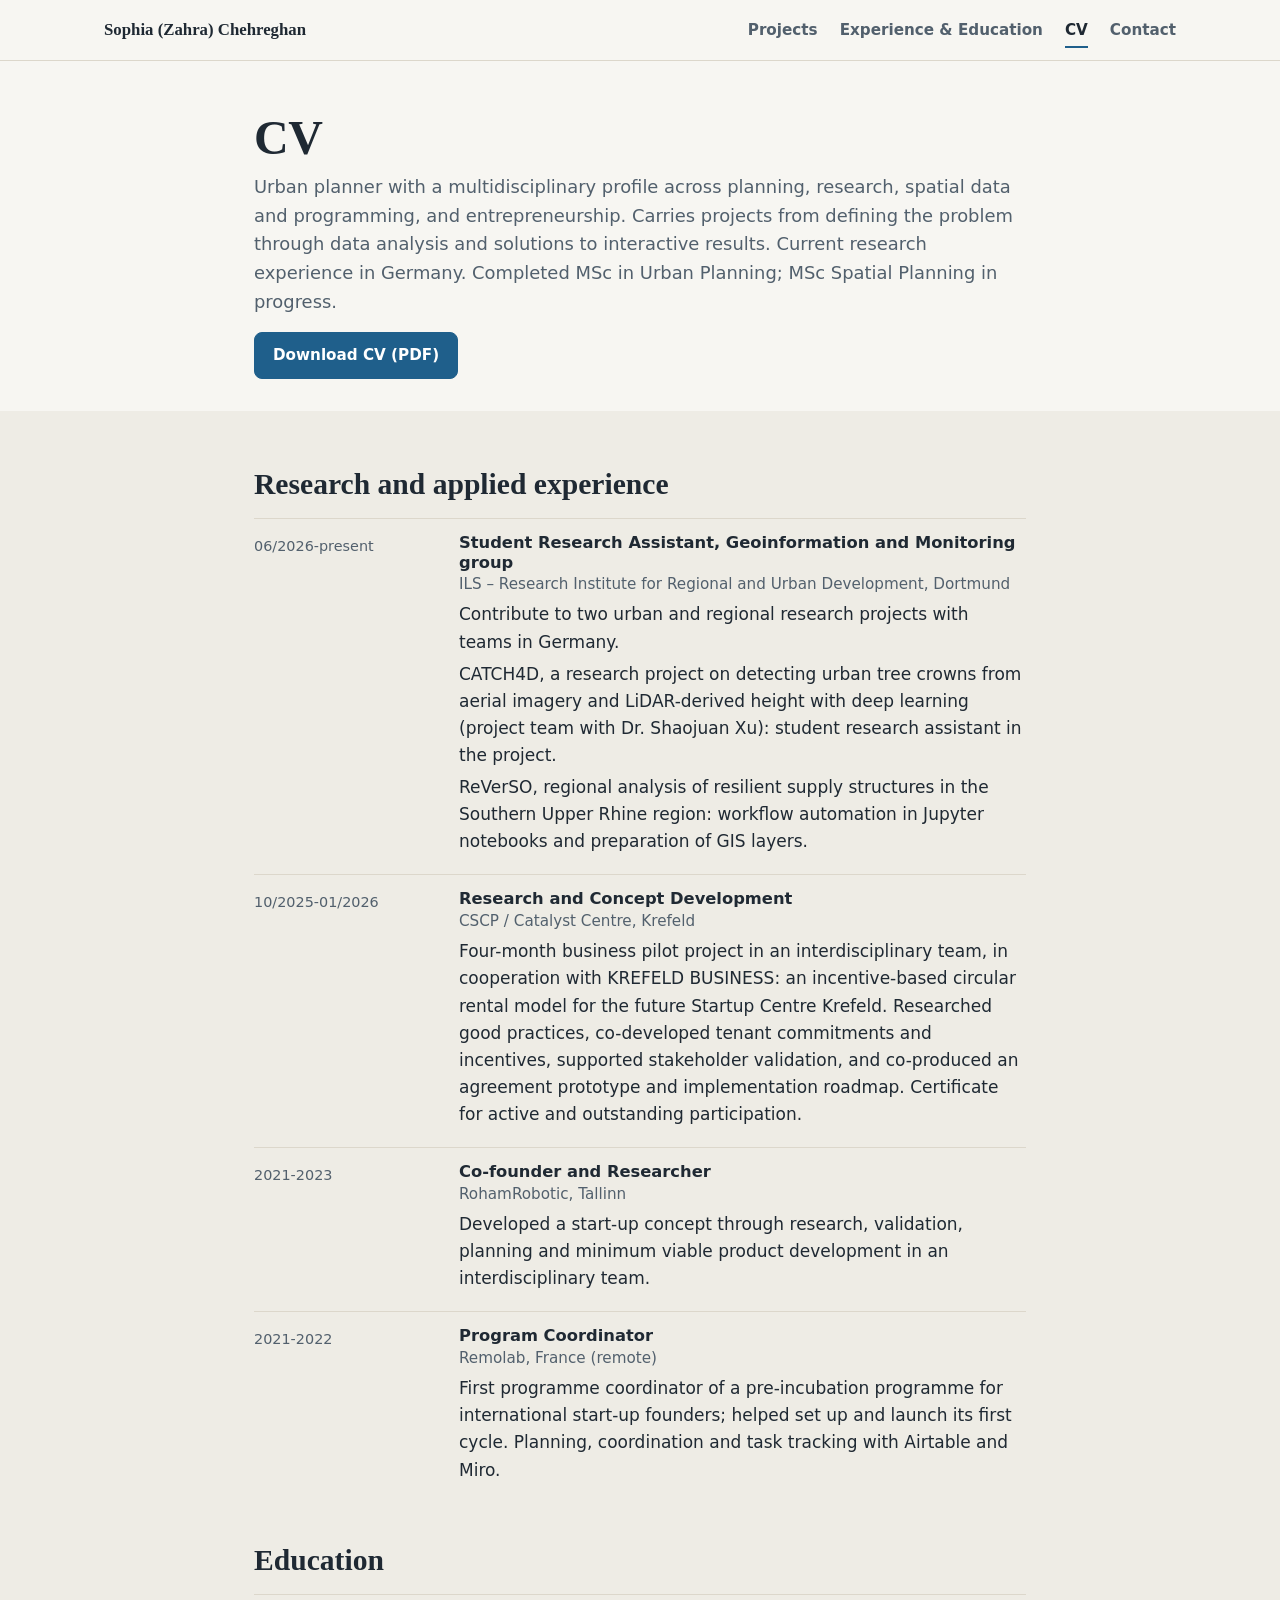
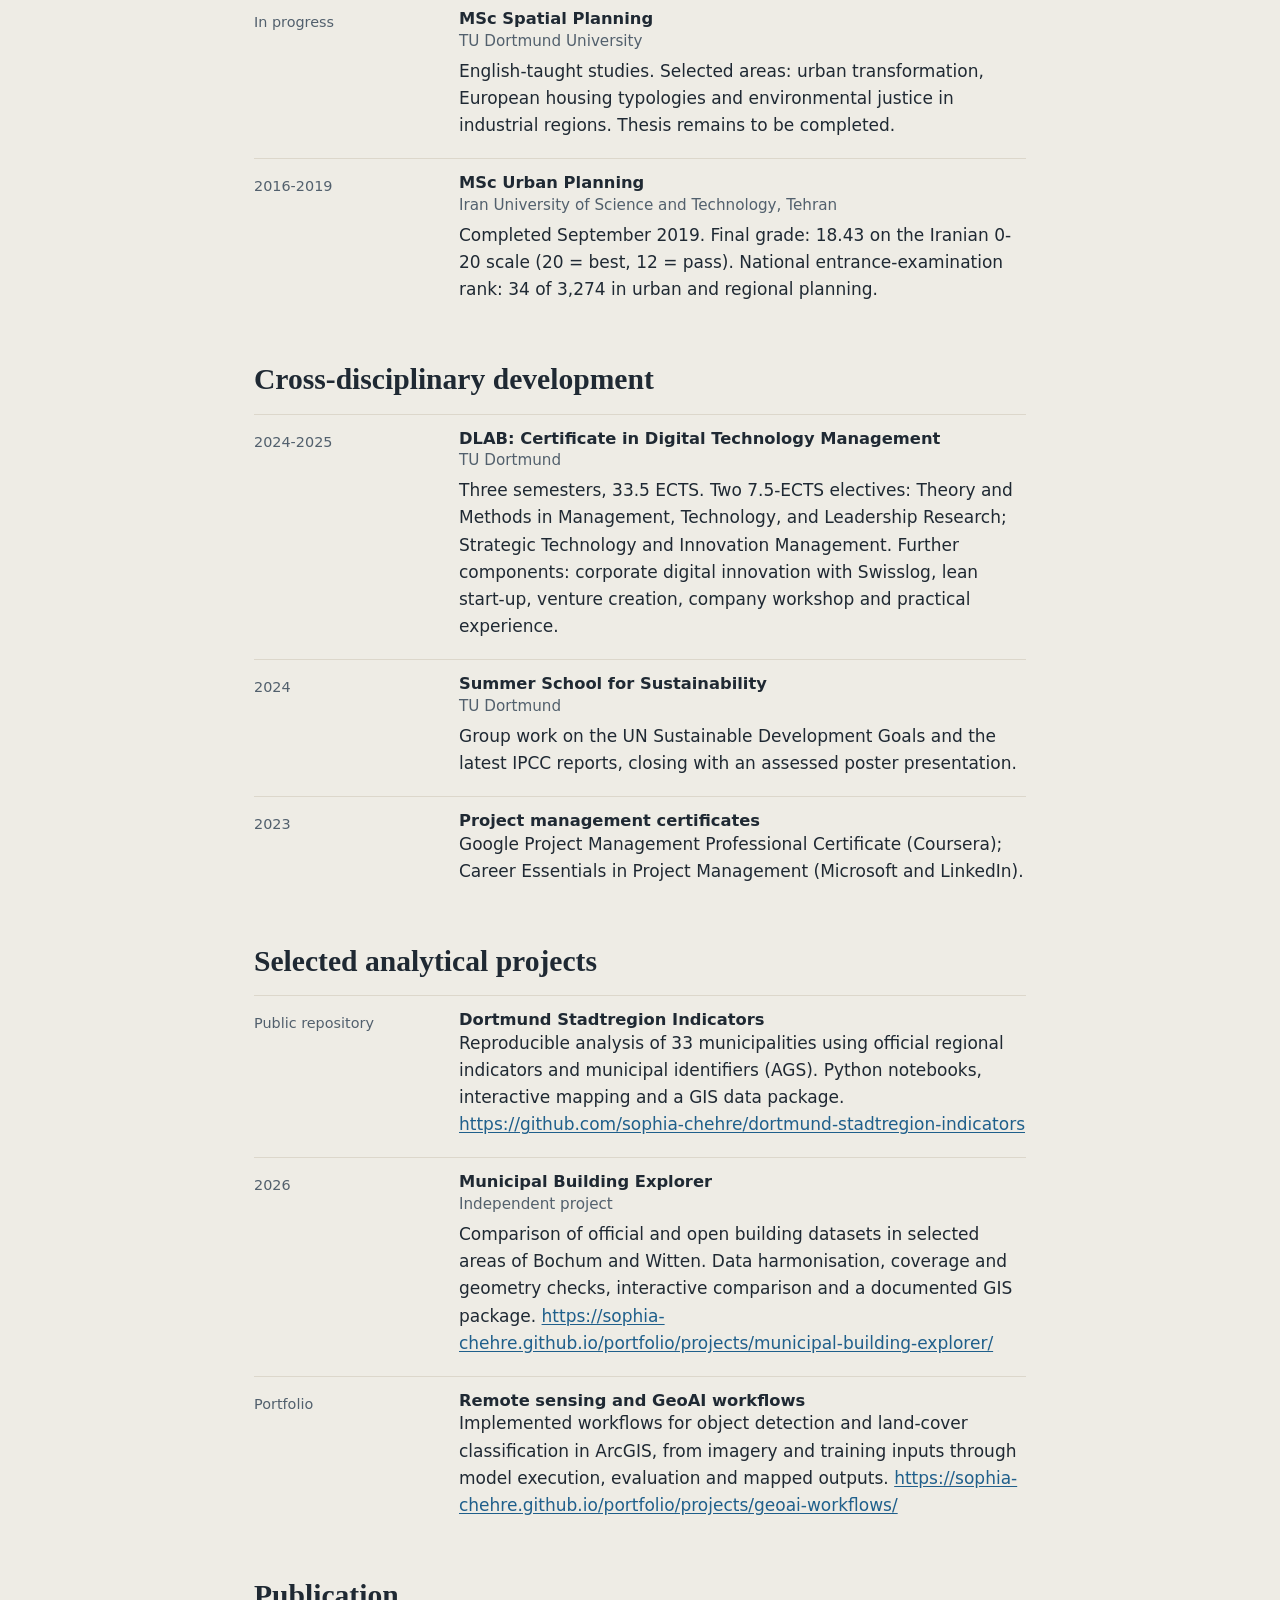
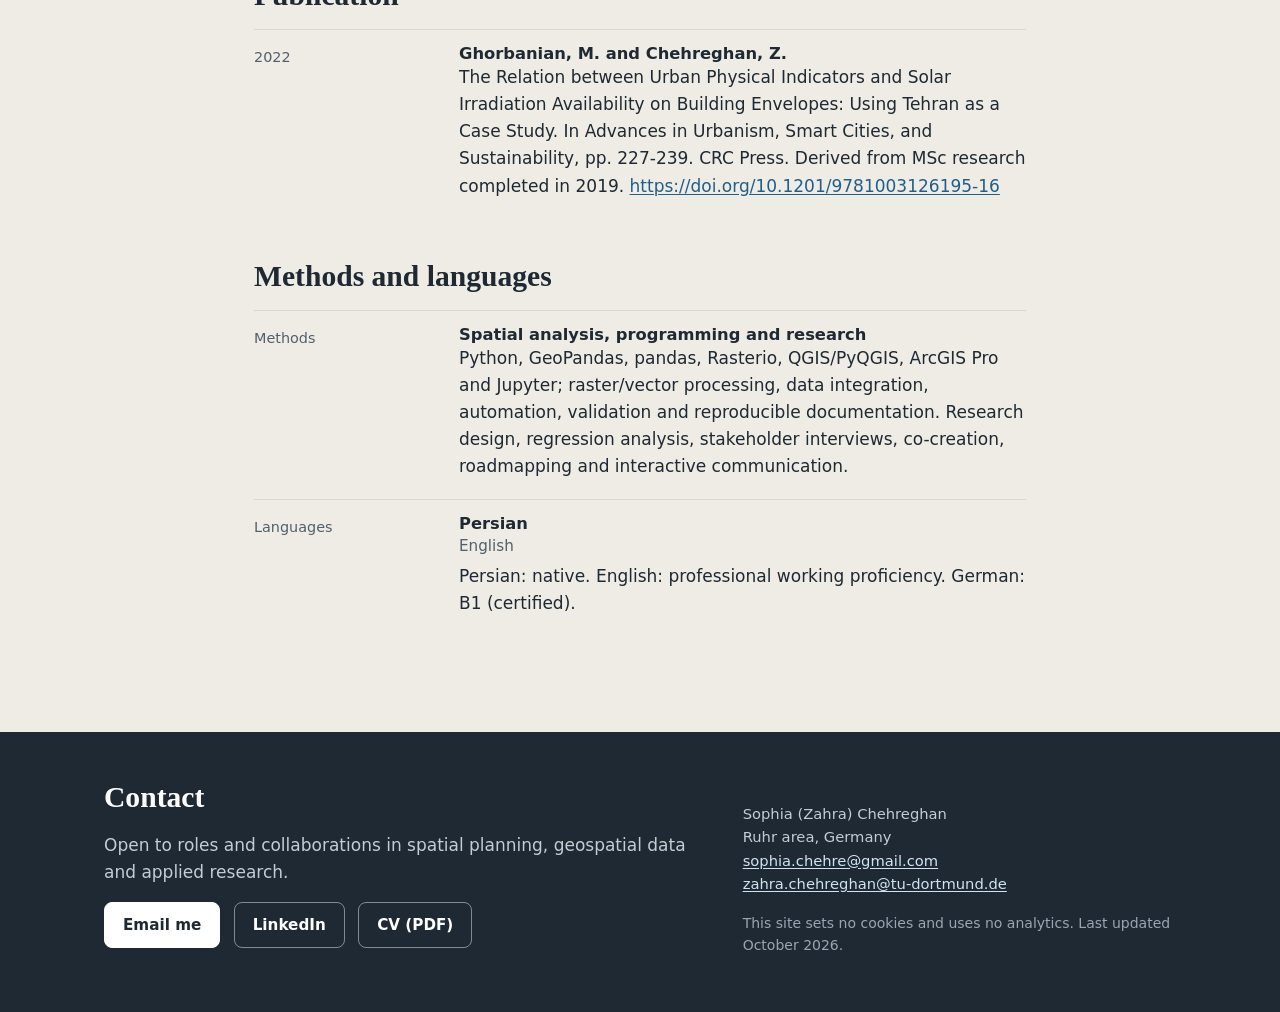
==== commit bf47c3d5: "Add files via upload" ====
--- a/cv/index.html
+++ b/cv/index.html
@@ -29,7 +29,7 @@
   </div>
 </section>
 <section class="section section-tint">
-  <div class="wrap narrow cv"><section class="cv-section"><h2>Research and applied experience</h2><div class="cv-item"><div class="cv-when">06/2026-present</div><div class="cv-what"><h3>Student Research Assistant, Geoinformation and Monitoring group</h3><p class="cv-org">ILS – Research Institute for Regional and Urban Development, Dortmund</p><p>Contribute to two urban and regional research projects with teams in Germany.</p><p>CATCH4D, a research project on detecting urban tree crowns from aerial imagery and LiDAR-derived height with deep learning (project team with Dr. Shaojuan Xu): student research assistant in the project.</p><p>ReVerSO, regional analysis of resilient supply structures in the Southern Upper Rhine region: workflow automation in Jupyter notebooks and preparation of GIS layers.</p></div></div><div class="cv-item"><div class="cv-when">10/2025-01/2026</div><div class="cv-what"><h3>Research and Concept Development</h3><p class="cv-org">CSCP / Catalyst Centre, Krefeld</p><p>Four-month business pilot project in an interdisciplinary team, in cooperation with KREFELD BUSINESS: an incentive-based circular rental model for the future Startup Centre Krefeld. Researched good practices, co-developed tenant commitments and incentives, supported stakeholder validation, and co-produced an agreement prototype and implementation roadmap. Certificate for active and outstanding participation.</p></div></div><div class="cv-item"><div class="cv-when">2021-2023</div><div class="cv-what"><h3>Co-founder and Researcher</h3><p class="cv-org">RohamRobotic, Tallinn</p><p>Developed a start-up concept through research, validation, planning and minimum viable product development in an interdisciplinary team.</p></div></div><div class="cv-item"><div class="cv-when">2021-2022</div><div class="cv-what"><h3>Program Coordinator</h3><p class="cv-org">Remolab, France (remote)</p><p>First programme coordinator of a pre-incubation programme for international start-up founders; helped set up and launch its first cycle. Planning, coordination and task tracking with Airtable and Miro.</p></div></div></section><section class="cv-section"><h2>Education</h2><div class="cv-item"><div class="cv-when">In progress</div><div class="cv-what"><h3>MSc Spatial Planning</h3><p class="cv-org">TU Dortmund University</p><p>English-taught studies. Selected areas: urban transformation, European housing typologies and environmental justice in industrial regions. Thesis remains to be completed.</p></div></div><div class="cv-item"><div class="cv-when">2016-2019</div><div class="cv-what"><h3>MSc Urban Planning</h3><p class="cv-org">Iran University of Science and Technology, Tehran</p><p>Completed September 2019. Final grade: 18.43 on the Iranian 0-20 scale (20 = best, 12 = pass). National entrance-examination rank: 34 of 3,274 in urban and regional planning.</p></div></div></section><section class="cv-section"><h2>Cross-disciplinary development</h2><div class="cv-item"><div class="cv-when">2024-2025</div><div class="cv-what"><h3>DLAB: Certificate in Digital Technology Management</h3><p class="cv-org">TU Dortmund</p><p>Three semesters, 33.5 ECTS. Two 7.5-ECTS electives: Theory and Methods in Management, Technology, and Leadership Research; Strategic Technology and Innovation Management. Further components: corporate digital innovation with Swisslog, lean start-up, venture creation, company workshop and practical experience.</p></div></div><div class="cv-item"><div class="cv-when">2024</div><div class="cv-what"><h3>Summer School for Sustainability</h3><p class="cv-org">TU Dortmund</p><p>Group work on the UN Sustainable Development Goals and the latest IPCC reports, closing with an assessed poster presentation.</p></div></div><div class="cv-item"><div class="cv-when">2023</div><div class="cv-what"><h3>Project management certificates</h3><p>Google Project Management Professional Certificate (Coursera); Career Essentials in Project Management (Microsoft and LinkedIn).</p></div></div></section><section class="cv-section"><h2>Selected analytical projects</h2><div class="cv-item"><div class="cv-when">Public repository</div><div class="cv-what"><h3>Dortmund Stadtregion Indicators</h3><p>Reproducible analysis of 33 municipalities using official regional indicators and municipal identifiers (AGS). Python notebooks, interactive mapping and a GIS data package. <a href="https://github.com/sophia-chehre/dortmund-stadtregion-indicators" rel="noopener">https://github.com/sophia-chehre/dortmund-stadtregion-indicators</a></p></div></div><div class="cv-item"><div class="cv-when">2026</div><div class="cv-what"><h3>Municipal Building Explorer</h3><p class="cv-org">Independent project</p><p>Comparison of official and open building datasets in selected areas of Bochum and Witten. Data harmonisation, coverage and geometry checks, interactive comparison and a documented GIS package.</p></div></div><div class="cv-item"><div class="cv-when">Portfolio</div><div class="cv-what"><h3>Remote sensing and GeoAI workflows</h3><p>Implemented workflows for object detection and land-cover classification in ArcGIS, from imagery and training inputs through model execution, evaluation and mapped outputs.</p></div></div></section><section class="cv-section"><h2>Publication</h2><div class="cv-item"><div class="cv-when">2022</div><div class="cv-what"><h3>Ghorbanian, M. and Chehreghan, Z.</h3><p>The Relation between Urban Physical Indicators and Solar Irradiation Availability on Building Envelopes: Using Tehran as a Case Study. In Advances in Urbanism, Smart Cities, and Sustainability, pp. 227-239. CRC Press. Derived from MSc research completed in 2019. <a href="https://doi.org/10.1201/9781003126195-16" rel="noopener">https://doi.org/10.1201/9781003126195-16</a></p></div></div></section><section class="cv-section"><h2>Methods and languages</h2><div class="cv-item"><div class="cv-when">Methods</div><div class="cv-what"><h3>Spatial analysis, programming and research</h3><p>Python, GeoPandas, pandas, Rasterio, QGIS/PyQGIS, ArcGIS Pro and Jupyter; raster/vector processing, data integration, automation, validation and reproducible documentation. Research design, regression analysis, stakeholder interviews, co-creation, roadmapping and interactive communication.</p></div></div><div class="cv-item"><div class="cv-when">Languages</div><div class="cv-what"><h3>Persian</h3><p class="cv-org">English</p><p>Persian: native. English: professional working proficiency. German: B1 (certified).</p></div></div></section></div>
+  <div class="wrap narrow cv"><section class="cv-section"><h2>Research and applied experience</h2><div class="cv-item"><div class="cv-when">06/2026-present</div><div class="cv-what"><h3>Student Research Assistant, Geoinformation and Monitoring group</h3><p class="cv-org">ILS – Research Institute for Regional and Urban Development, Dortmund</p><p>Contribute to two urban and regional research projects with teams in Germany.</p><p>CATCH4D, a research project on detecting urban tree crowns from aerial imagery and LiDAR-derived height with deep learning (project team with Dr. Shaojuan Xu): student research assistant in the project.</p><p>ReVerSO, regional analysis of resilient supply structures in the Southern Upper Rhine region: workflow automation in Jupyter notebooks and preparation of GIS layers.</p></div></div><div class="cv-item"><div class="cv-when">10/2025-01/2026</div><div class="cv-what"><h3>Research and Concept Development</h3><p class="cv-org">CSCP / Catalyst Centre, Krefeld</p><p>Four-month business pilot project in an interdisciplinary team, in cooperation with KREFELD BUSINESS: an incentive-based circular rental model for the future Startup Centre Krefeld. Researched good practices, co-developed tenant commitments and incentives, supported stakeholder validation, and co-produced an agreement prototype and implementation roadmap. Certificate for active and outstanding participation.</p></div></div><div class="cv-item"><div class="cv-when">2021-2023</div><div class="cv-what"><h3>Co-founder and Researcher</h3><p class="cv-org">RohamRobotic, Tallinn</p><p>Developed a start-up concept through research, validation, planning and minimum viable product development in an interdisciplinary team.</p></div></div><div class="cv-item"><div class="cv-when">2021-2022</div><div class="cv-what"><h3>Program Coordinator</h3><p class="cv-org">Remolab, France (remote)</p><p>First programme coordinator of a pre-incubation programme for international start-up founders; helped set up and launch its first cycle. Planning, coordination and task tracking with Airtable and Miro.</p></div></div></section><section class="cv-section"><h2>Education</h2><div class="cv-item"><div class="cv-when">In progress</div><div class="cv-what"><h3>MSc Spatial Planning</h3><p class="cv-org">TU Dortmund University</p><p>English-taught studies. Selected areas: urban transformation, European housing typologies and environmental justice in industrial regions. Thesis remains to be completed.</p></div></div><div class="cv-item"><div class="cv-when">2016-2019</div><div class="cv-what"><h3>MSc Urban Planning</h3><p class="cv-org">Iran University of Science and Technology, Tehran</p><p>Completed September 2019. Final grade: 18.43 on the Iranian 0-20 scale (20 = best, 12 = pass). National entrance-examination rank: 34 of 3,274 in urban and regional planning.</p></div></div></section><section class="cv-section"><h2>Cross-disciplinary development</h2><div class="cv-item"><div class="cv-when">2024-2025</div><div class="cv-what"><h3>DLAB: Certificate in Digital Technology Management</h3><p class="cv-org">TU Dortmund</p><p>Three semesters, 33.5 ECTS. Two 7.5-ECTS electives: Theory and Methods in Management, Technology, and Leadership Research; Strategic Technology and Innovation Management. Further components: corporate digital innovation with Swisslog, lean start-up, venture creation, company workshop and practical experience.</p></div></div><div class="cv-item"><div class="cv-when">2024</div><div class="cv-what"><h3>Summer School for Sustainability</h3><p class="cv-org">TU Dortmund</p><p>Group work on the UN Sustainable Development Goals and the latest IPCC reports, closing with an assessed poster presentation.</p></div></div><div class="cv-item"><div class="cv-when">2023</div><div class="cv-what"><h3>Project management certificates</h3><p>Google Project Management Professional Certificate (Coursera); Career Essentials in Project Management (Microsoft and LinkedIn).</p></div></div></section><section class="cv-section"><h2>Selected analytical projects</h2><div class="cv-item"><div class="cv-when">Public repository</div><div class="cv-what"><h3>Dortmund Stadtregion Indicators</h3><p>Reproducible analysis of 33 municipalities using official regional indicators and municipal identifiers (AGS). Python notebooks, interactive mapping and a GIS data package. <a href="https://github.com/sophia-chehre/dortmund-stadtregion-indicators" rel="noopener">https://github.com/sophia-chehre/dortmund-stadtregion-indicators</a></p></div></div><div class="cv-item"><div class="cv-when">2026</div><div class="cv-what"><h3>Municipal Building Explorer</h3><p class="cv-org">Independent project</p><p>Comparison of official and open building datasets in selected areas of Bochum and Witten. Data harmonisation, coverage and geometry checks, interactive comparison and a documented GIS package. <a href="https://sophia-chehre.github.io/portfolio/projects/municipal-building-explorer/" rel="noopener">https://sophia-chehre.github.io/portfolio/projects/municipal-building-explorer/</a></p></div></div><div class="cv-item"><div class="cv-when">Portfolio</div><div class="cv-what"><h3>Remote sensing and GeoAI workflows</h3><p>Implemented workflows for object detection and land-cover classification in ArcGIS, from imagery and training inputs through model execution, evaluation and mapped outputs. <a href="https://sophia-chehre.github.io/portfolio/projects/geoai-workflows/" rel="noopener">https://sophia-chehre.github.io/portfolio/projects/geoai-workflows/</a></p></div></div></section><section class="cv-section"><h2>Publication</h2><div class="cv-item"><div class="cv-when">2022</div><div class="cv-what"><h3>Ghorbanian, M. and Chehreghan, Z.</h3><p>The Relation between Urban Physical Indicators and Solar Irradiation Availability on Building Envelopes: Using Tehran as a Case Study. In Advances in Urbanism, Smart Cities, and Sustainability, pp. 227-239. CRC Press. Derived from MSc research completed in 2019. <a href="https://doi.org/10.1201/9781003126195-16" rel="noopener">https://doi.org/10.1201/9781003126195-16</a></p></div></div></section><section class="cv-section"><h2>Methods and languages</h2><div class="cv-item"><div class="cv-when">Methods</div><div class="cv-what"><h3>Spatial analysis, programming and research</h3><p>Python, GeoPandas, pandas, Rasterio, QGIS/PyQGIS, ArcGIS Pro and Jupyter; raster/vector processing, data integration, automation, validation and reproducible documentation. Research design, regression analysis, stakeholder interviews, co-creation, roadmapping and interactive communication.</p></div></div><div class="cv-item"><div class="cv-when">Languages</div><div class="cv-what"><h3>Persian</h3><p class="cv-org">English</p><p>Persian: native. English: professional working proficiency. German: B1 (certified).</p></div></div></section></div>
 </section>
 </main>
 <footer class="site-footer" id="contact">
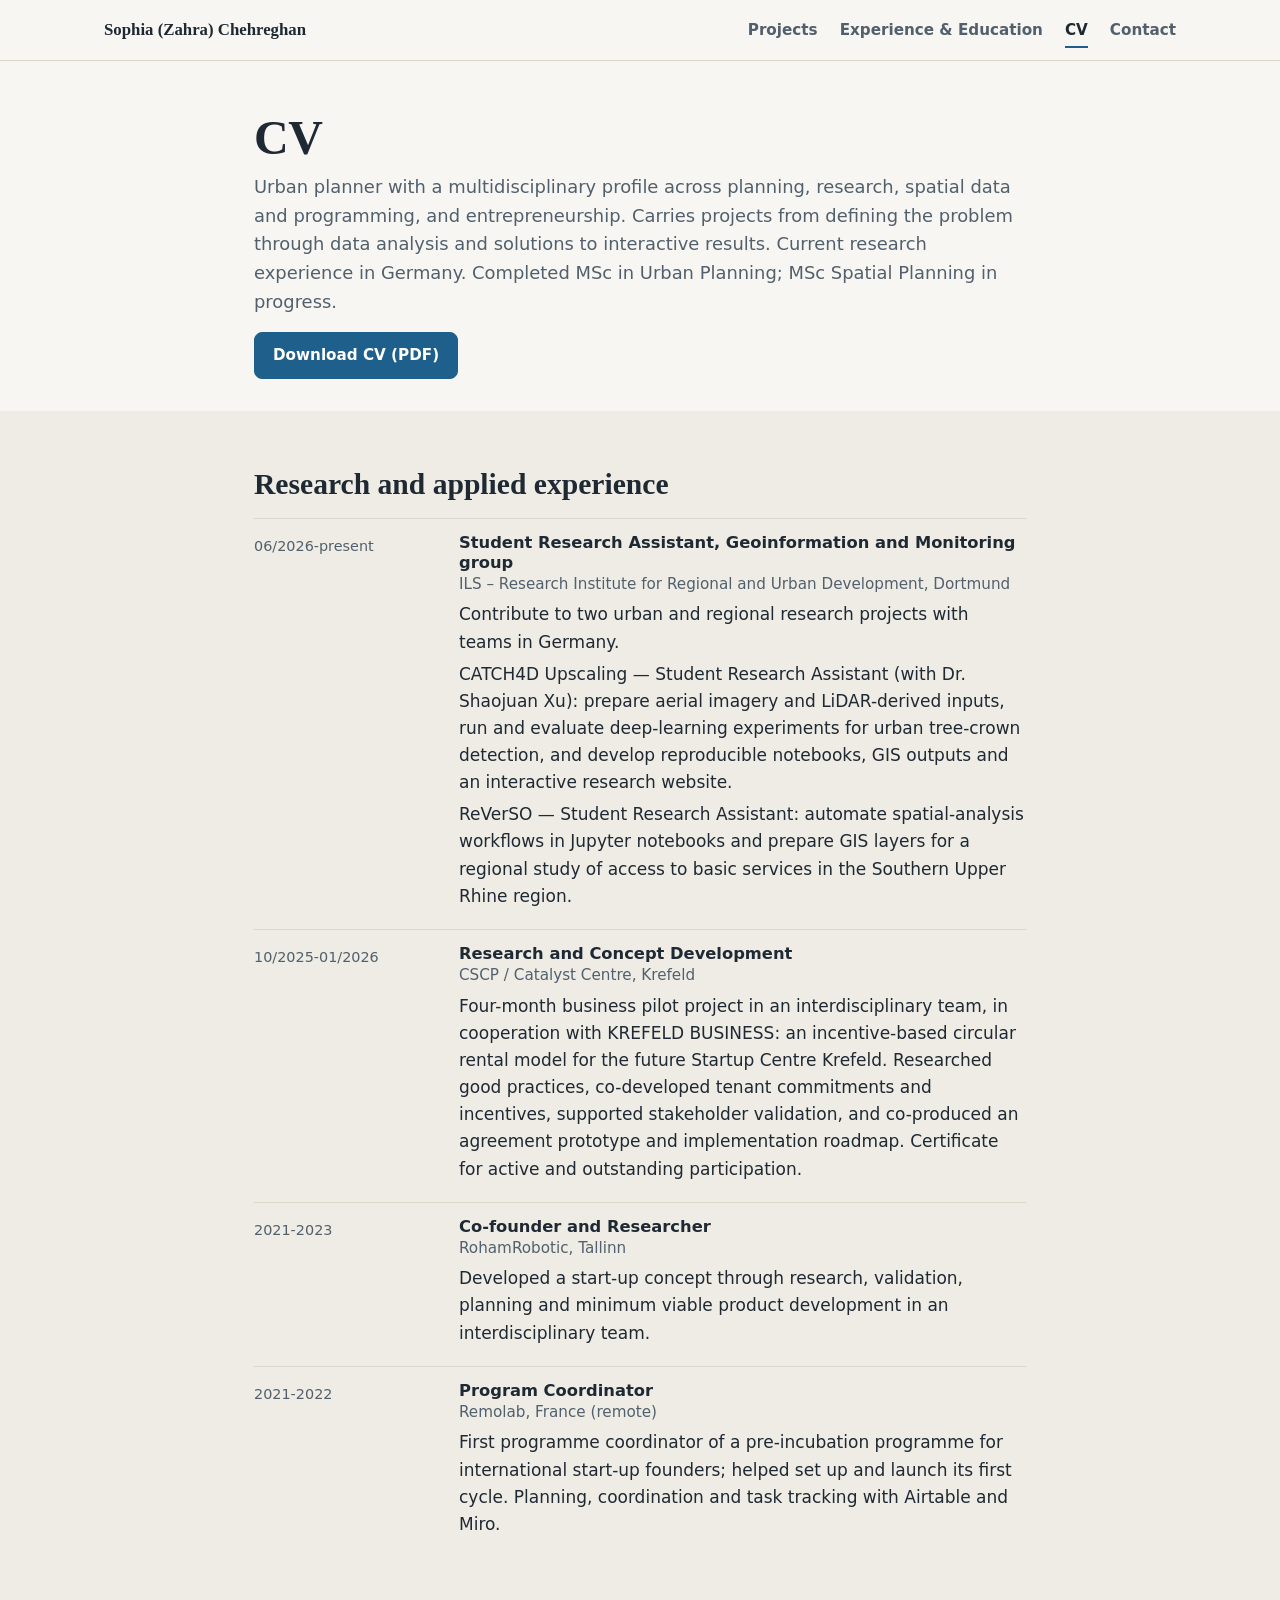
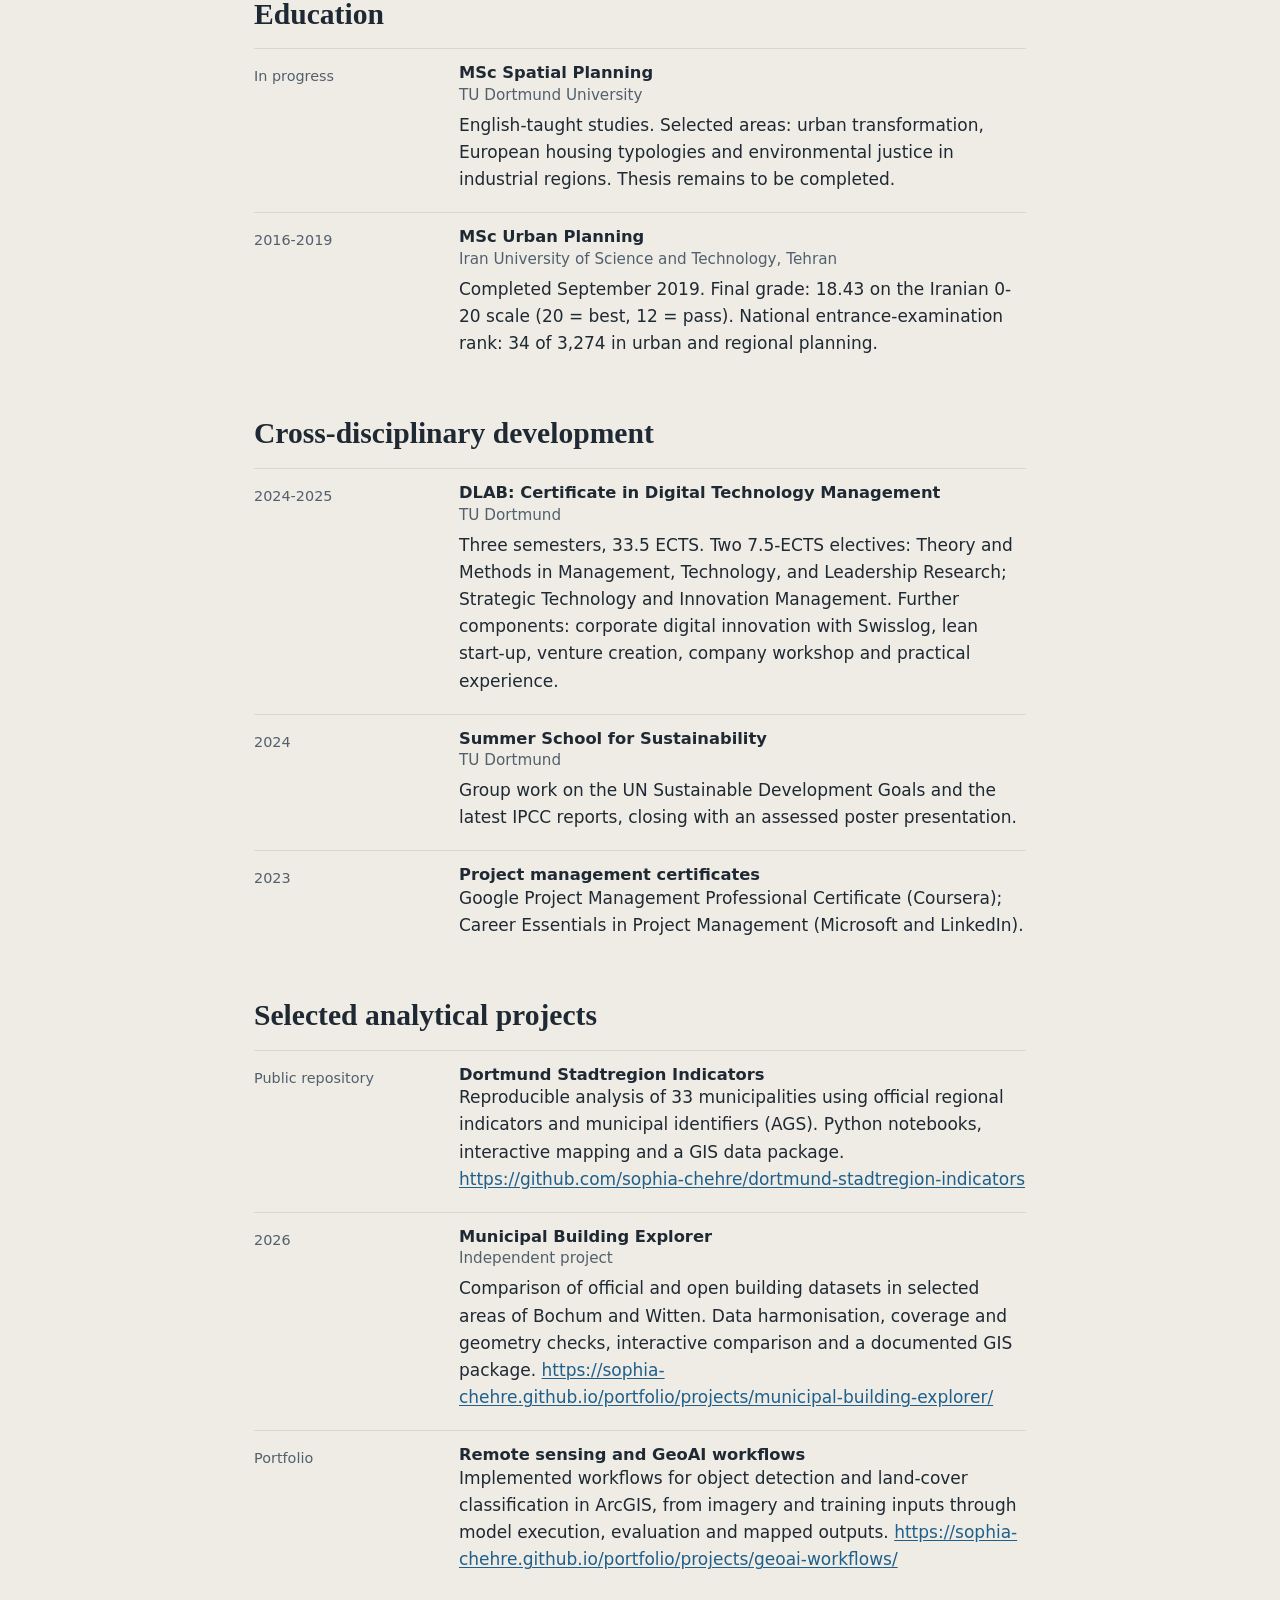
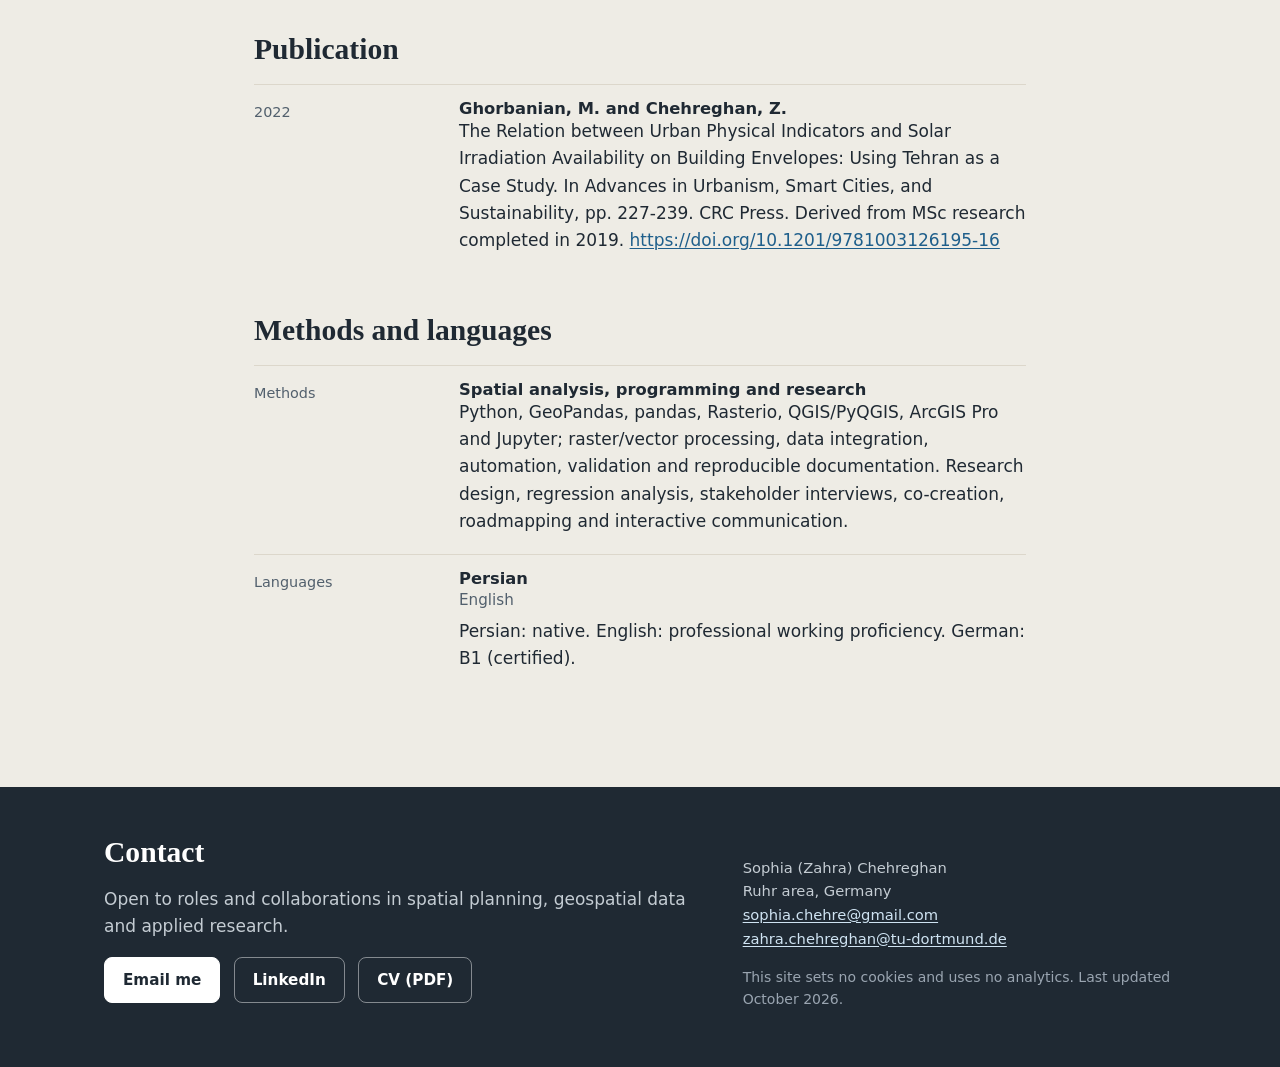
==== commit c268f13a: "Align CV page with explicit research assistant contributions" ====
--- a/cv/index.html
+++ b/cv/index.html
@@ -29,7 +29,7 @@
   </div>
 </section>
 <section class="section section-tint">
-  <div class="wrap narrow cv"><section class="cv-section"><h2>Research and applied experience</h2><div class="cv-item"><div class="cv-when">06/2026-present</div><div class="cv-what"><h3>Student Research Assistant, Geoinformation and Monitoring group</h3><p class="cv-org">ILS – Research Institute for Regional and Urban Development, Dortmund</p><p>Contribute to two urban and regional research projects with teams in Germany.</p><p>CATCH4D, a research project on detecting urban tree crowns from aerial imagery and LiDAR-derived height with deep learning (project team with Dr. Shaojuan Xu): student research assistant in the project.</p><p>ReVerSO, regional analysis of resilient supply structures in the Southern Upper Rhine region: workflow automation in Jupyter notebooks and preparation of GIS layers.</p></div></div><div class="cv-item"><div class="cv-when">10/2025-01/2026</div><div class="cv-what"><h3>Research and Concept Development</h3><p class="cv-org">CSCP / Catalyst Centre, Krefeld</p><p>Four-month business pilot project in an interdisciplinary team, in cooperation with KREFELD BUSINESS: an incentive-based circular rental model for the future Startup Centre Krefeld. Researched good practices, co-developed tenant commitments and incentives, supported stakeholder validation, and co-produced an agreement prototype and implementation roadmap. Certificate for active and outstanding participation.</p></div></div><div class="cv-item"><div class="cv-when">2021-2023</div><div class="cv-what"><h3>Co-founder and Researcher</h3><p class="cv-org">RohamRobotic, Tallinn</p><p>Developed a start-up concept through research, validation, planning and minimum viable product development in an interdisciplinary team.</p></div></div><div class="cv-item"><div class="cv-when">2021-2022</div><div class="cv-what"><h3>Program Coordinator</h3><p class="cv-org">Remolab, France (remote)</p><p>First programme coordinator of a pre-incubation programme for international start-up founders; helped set up and launch its first cycle. Planning, coordination and task tracking with Airtable and Miro.</p></div></div></section><section class="cv-section"><h2>Education</h2><div class="cv-item"><div class="cv-when">In progress</div><div class="cv-what"><h3>MSc Spatial Planning</h3><p class="cv-org">TU Dortmund University</p><p>English-taught studies. Selected areas: urban transformation, European housing typologies and environmental justice in industrial regions. Thesis remains to be completed.</p></div></div><div class="cv-item"><div class="cv-when">2016-2019</div><div class="cv-what"><h3>MSc Urban Planning</h3><p class="cv-org">Iran University of Science and Technology, Tehran</p><p>Completed September 2019. Final grade: 18.43 on the Iranian 0-20 scale (20 = best, 12 = pass). National entrance-examination rank: 34 of 3,274 in urban and regional planning.</p></div></div></section><section class="cv-section"><h2>Cross-disciplinary development</h2><div class="cv-item"><div class="cv-when">2024-2025</div><div class="cv-what"><h3>DLAB: Certificate in Digital Technology Management</h3><p class="cv-org">TU Dortmund</p><p>Three semesters, 33.5 ECTS. Two 7.5-ECTS electives: Theory and Methods in Management, Technology, and Leadership Research; Strategic Technology and Innovation Management. Further components: corporate digital innovation with Swisslog, lean start-up, venture creation, company workshop and practical experience.</p></div></div><div class="cv-item"><div class="cv-when">2024</div><div class="cv-what"><h3>Summer School for Sustainability</h3><p class="cv-org">TU Dortmund</p><p>Group work on the UN Sustainable Development Goals and the latest IPCC reports, closing with an assessed poster presentation.</p></div></div><div class="cv-item"><div class="cv-when">2023</div><div class="cv-what"><h3>Project management certificates</h3><p>Google Project Management Professional Certificate (Coursera); Career Essentials in Project Management (Microsoft and LinkedIn).</p></div></div></section><section class="cv-section"><h2>Selected analytical projects</h2><div class="cv-item"><div class="cv-when">Public repository</div><div class="cv-what"><h3>Dortmund Stadtregion Indicators</h3><p>Reproducible analysis of 33 municipalities using official regional indicators and municipal identifiers (AGS). Python notebooks, interactive mapping and a GIS data package. <a href="https://github.com/sophia-chehre/dortmund-stadtregion-indicators" rel="noopener">https://github.com/sophia-chehre/dortmund-stadtregion-indicators</a></p></div></div><div class="cv-item"><div class="cv-when">2026</div><div class="cv-what"><h3>Municipal Building Explorer</h3><p class="cv-org">Independent project</p><p>Comparison of official and open building datasets in selected areas of Bochum and Witten. Data harmonisation, coverage and geometry checks, interactive comparison and a documented GIS package. <a href="https://sophia-chehre.github.io/portfolio/projects/municipal-building-explorer/" rel="noopener">https://sophia-chehre.github.io/portfolio/projects/municipal-building-explorer/</a></p></div></div><div class="cv-item"><div class="cv-when">Portfolio</div><div class="cv-what"><h3>Remote sensing and GeoAI workflows</h3><p>Implemented workflows for object detection and land-cover classification in ArcGIS, from imagery and training inputs through model execution, evaluation and mapped outputs. <a href="https://sophia-chehre.github.io/portfolio/projects/geoai-workflows/" rel="noopener">https://sophia-chehre.github.io/portfolio/projects/geoai-workflows/</a></p></div></div></section><section class="cv-section"><h2>Publication</h2><div class="cv-item"><div class="cv-when">2022</div><div class="cv-what"><h3>Ghorbanian, M. and Chehreghan, Z.</h3><p>The Relation between Urban Physical Indicators and Solar Irradiation Availability on Building Envelopes: Using Tehran as a Case Study. In Advances in Urbanism, Smart Cities, and Sustainability, pp. 227-239. CRC Press. Derived from MSc research completed in 2019. <a href="https://doi.org/10.1201/9781003126195-16" rel="noopener">https://doi.org/10.1201/9781003126195-16</a></p></div></div></section><section class="cv-section"><h2>Methods and languages</h2><div class="cv-item"><div class="cv-when">Methods</div><div class="cv-what"><h3>Spatial analysis, programming and research</h3><p>Python, GeoPandas, pandas, Rasterio, QGIS/PyQGIS, ArcGIS Pro and Jupyter; raster/vector processing, data integration, automation, validation and reproducible documentation. Research design, regression analysis, stakeholder interviews, co-creation, roadmapping and interactive communication.</p></div></div><div class="cv-item"><div class="cv-when">Languages</div><div class="cv-what"><h3>Persian</h3><p class="cv-org">English</p><p>Persian: native. English: professional working proficiency. German: B1 (certified).</p></div></div></section></div>
+  <div class="wrap narrow cv"><section class="cv-section"><h2>Research and applied experience</h2><div class="cv-item"><div class="cv-when">06/2026-present</div><div class="cv-what"><h3>Student Research Assistant, Geoinformation and Monitoring group</h3><p class="cv-org">ILS – Research Institute for Regional and Urban Development, Dortmund</p><p>Contribute to two urban and regional research projects with teams in Germany.</p><p>CATCH4D Upscaling — Student Research Assistant (with Dr. Shaojuan Xu): prepare aerial imagery and LiDAR-derived inputs, run and evaluate deep-learning experiments for urban tree-crown detection, and develop reproducible notebooks, GIS outputs and an interactive research website.</p><p>ReVerSO — Student Research Assistant: automate spatial-analysis workflows in Jupyter notebooks and prepare GIS layers for a regional study of access to basic services in the Southern Upper Rhine region.</p></div></div><div class="cv-item"><div class="cv-when">10/2025-01/2026</div><div class="cv-what"><h3>Research and Concept Development</h3><p class="cv-org">CSCP / Catalyst Centre, Krefeld</p><p>Four-month business pilot project in an interdisciplinary team, in cooperation with KREFELD BUSINESS: an incentive-based circular rental model for the future Startup Centre Krefeld. Researched good practices, co-developed tenant commitments and incentives, supported stakeholder validation, and co-produced an agreement prototype and implementation roadmap. Certificate for active and outstanding participation.</p></div></div><div class="cv-item"><div class="cv-when">2021-2023</div><div class="cv-what"><h3>Co-founder and Researcher</h3><p class="cv-org">RohamRobotic, Tallinn</p><p>Developed a start-up concept through research, validation, planning and minimum viable product development in an interdisciplinary team.</p></div></div><div class="cv-item"><div class="cv-when">2021-2022</div><div class="cv-what"><h3>Program Coordinator</h3><p class="cv-org">Remolab, France (remote)</p><p>First programme coordinator of a pre-incubation programme for international start-up founders; helped set up and launch its first cycle. Planning, coordination and task tracking with Airtable and Miro.</p></div></div></section><section class="cv-section"><h2>Education</h2><div class="cv-item"><div class="cv-when">In progress</div><div class="cv-what"><h3>MSc Spatial Planning</h3><p class="cv-org">TU Dortmund University</p><p>English-taught studies. Selected areas: urban transformation, European housing typologies and environmental justice in industrial regions. Thesis remains to be completed.</p></div></div><div class="cv-item"><div class="cv-when">2016-2019</div><div class="cv-what"><h3>MSc Urban Planning</h3><p class="cv-org">Iran University of Science and Technology, Tehran</p><p>Completed September 2019. Final grade: 18.43 on the Iranian 0-20 scale (20 = best, 12 = pass). National entrance-examination rank: 34 of 3,274 in urban and regional planning.</p></div></div></section><section class="cv-section"><h2>Cross-disciplinary development</h2><div class="cv-item"><div class="cv-when">2024-2025</div><div class="cv-what"><h3>DLAB: Certificate in Digital Technology Management</h3><p class="cv-org">TU Dortmund</p><p>Three semesters, 33.5 ECTS. Two 7.5-ECTS electives: Theory and Methods in Management, Technology, and Leadership Research; Strategic Technology and Innovation Management. Further components: corporate digital innovation with Swisslog, lean start-up, venture creation, company workshop and practical experience.</p></div></div><div class="cv-item"><div class="cv-when">2024</div><div class="cv-what"><h3>Summer School for Sustainability</h3><p class="cv-org">TU Dortmund</p><p>Group work on the UN Sustainable Development Goals and the latest IPCC reports, closing with an assessed poster presentation.</p></div></div><div class="cv-item"><div class="cv-when">2023</div><div class="cv-what"><h3>Project management certificates</h3><p>Google Project Management Professional Certificate (Coursera); Career Essentials in Project Management (Microsoft and LinkedIn).</p></div></div></section><section class="cv-section"><h2>Selected analytical projects</h2><div class="cv-item"><div class="cv-when">Public repository</div><div class="cv-what"><h3>Dortmund Stadtregion Indicators</h3><p>Reproducible analysis of 33 municipalities using official regional indicators and municipal identifiers (AGS). Python notebooks, interactive mapping and a GIS data package. <a href="https://github.com/sophia-chehre/dortmund-stadtregion-indicators" rel="noopener">https://github.com/sophia-chehre/dortmund-stadtregion-indicators</a></p></div></div><div class="cv-item"><div class="cv-when">2026</div><div class="cv-what"><h3>Municipal Building Explorer</h3><p class="cv-org">Independent project</p><p>Comparison of official and open building datasets in selected areas of Bochum and Witten. Data harmonisation, coverage and geometry checks, interactive comparison and a documented GIS package. <a href="https://sophia-chehre.github.io/portfolio/projects/municipal-building-explorer/" rel="noopener">https://sophia-chehre.github.io/portfolio/projects/municipal-building-explorer/</a></p></div></div><div class="cv-item"><div class="cv-when">Portfolio</div><div class="cv-what"><h3>Remote sensing and GeoAI workflows</h3><p>Implemented workflows for object detection and land-cover classification in ArcGIS, from imagery and training inputs through model execution, evaluation and mapped outputs. <a href="https://sophia-chehre.github.io/portfolio/projects/geoai-workflows/" rel="noopener">https://sophia-chehre.github.io/portfolio/projects/geoai-workflows/</a></p></div></div></section><section class="cv-section"><h2>Publication</h2><div class="cv-item"><div class="cv-when">2022</div><div class="cv-what"><h3>Ghorbanian, M. and Chehreghan, Z.</h3><p>The Relation between Urban Physical Indicators and Solar Irradiation Availability on Building Envelopes: Using Tehran as a Case Study. In Advances in Urbanism, Smart Cities, and Sustainability, pp. 227-239. CRC Press. Derived from MSc research completed in 2019. <a href="https://doi.org/10.1201/9781003126195-16" rel="noopener">https://doi.org/10.1201/9781003126195-16</a></p></div></div></section><section class="cv-section"><h2>Methods and languages</h2><div class="cv-item"><div class="cv-when">Methods</div><div class="cv-what"><h3>Spatial analysis, programming and research</h3><p>Python, GeoPandas, pandas, Rasterio, QGIS/PyQGIS, ArcGIS Pro and Jupyter; raster/vector processing, data integration, automation, validation and reproducible documentation. Research design, regression analysis, stakeholder interviews, co-creation, roadmapping and interactive communication.</p></div></div><div class="cv-item"><div class="cv-when">Languages</div><div class="cv-what"><h3>Persian</h3><p class="cv-org">English</p><p>Persian: native. English: professional working proficiency. German: B1 (certified).</p></div></div></section></div>
 </section>
 </main>
 <footer class="site-footer" id="contact">
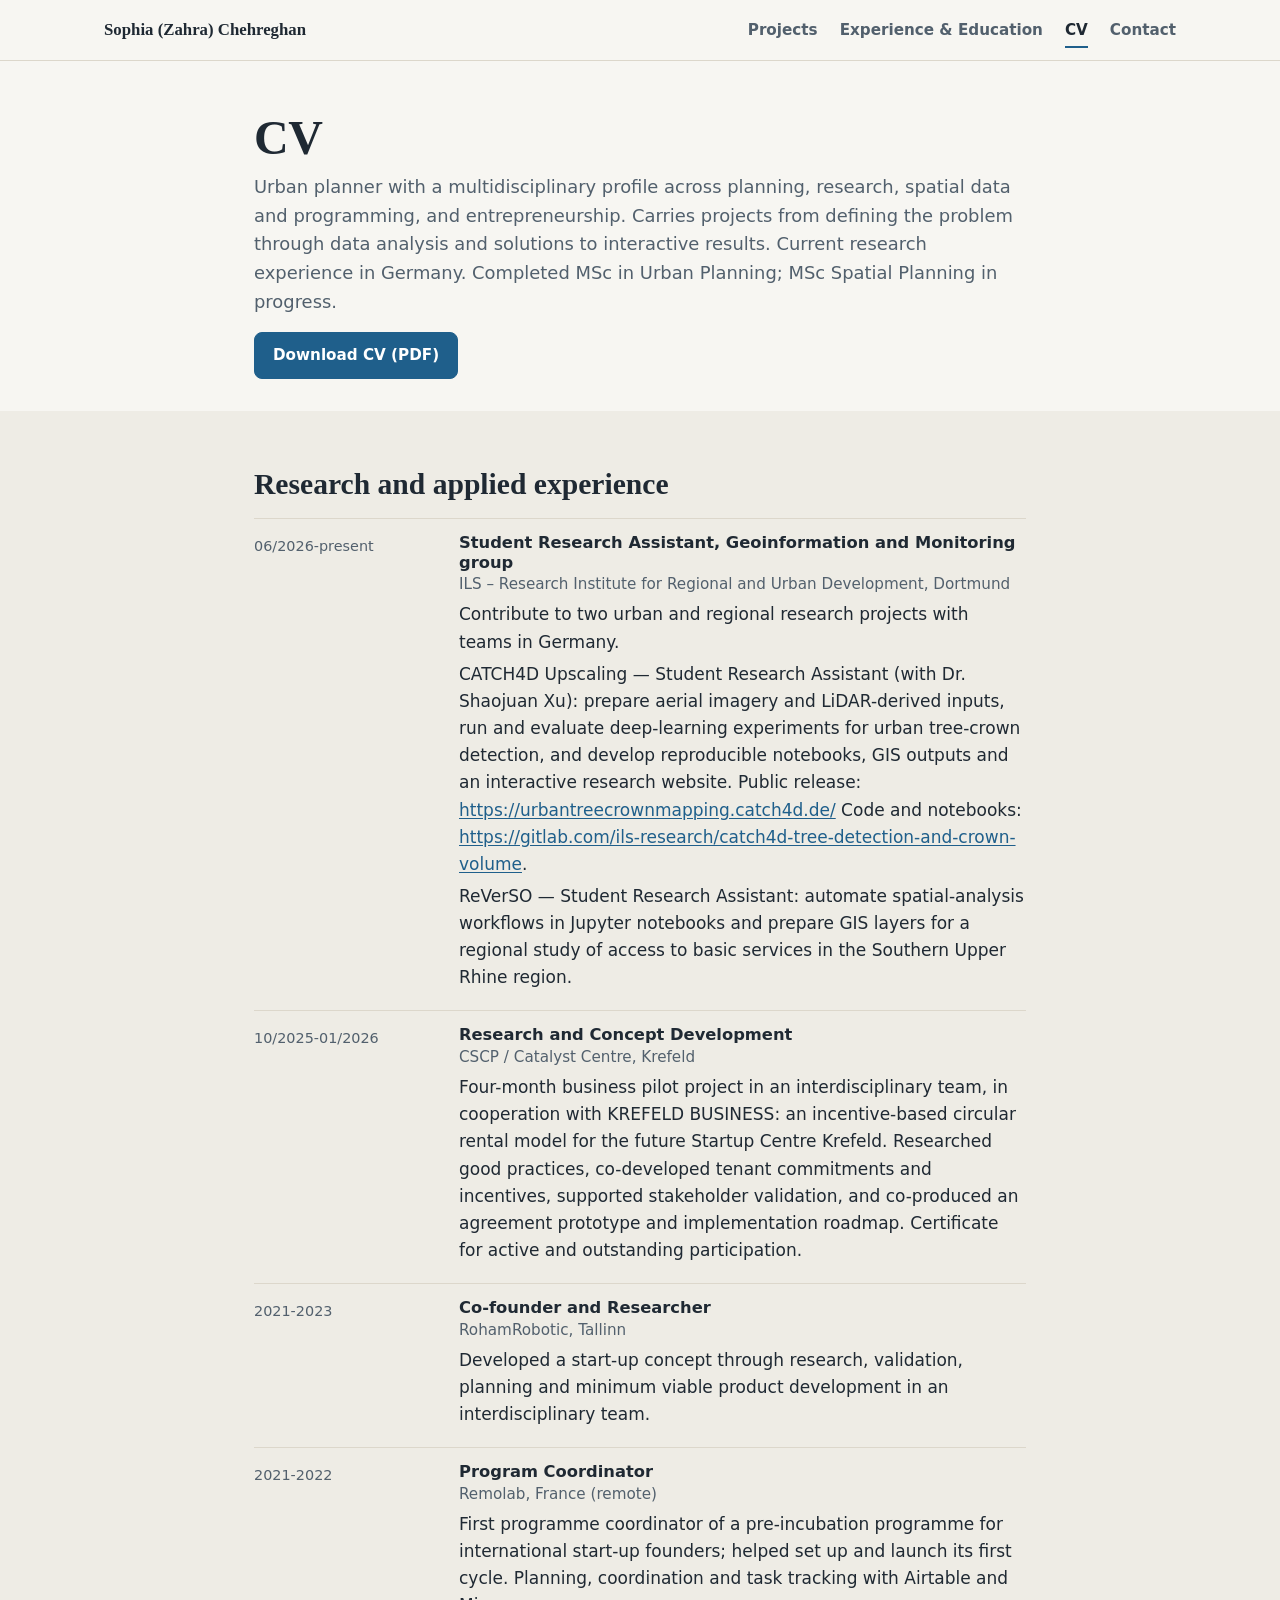
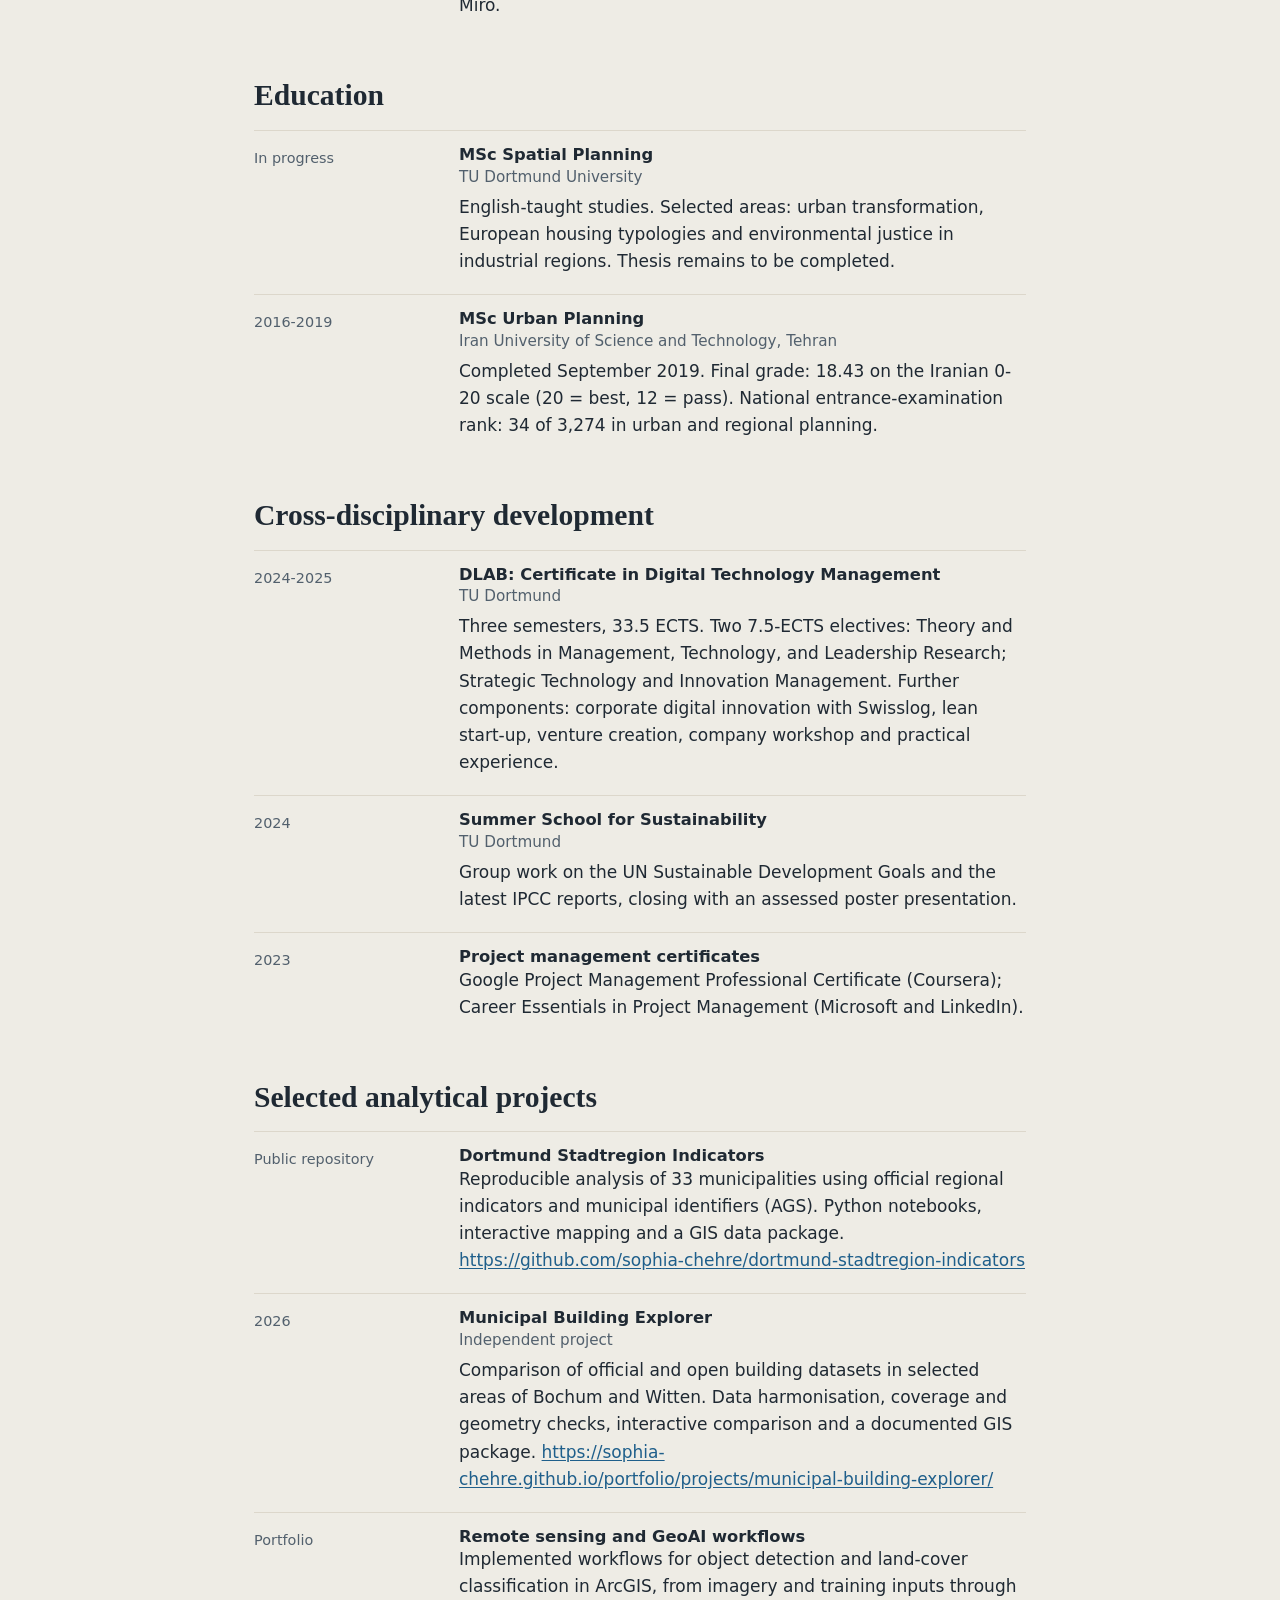
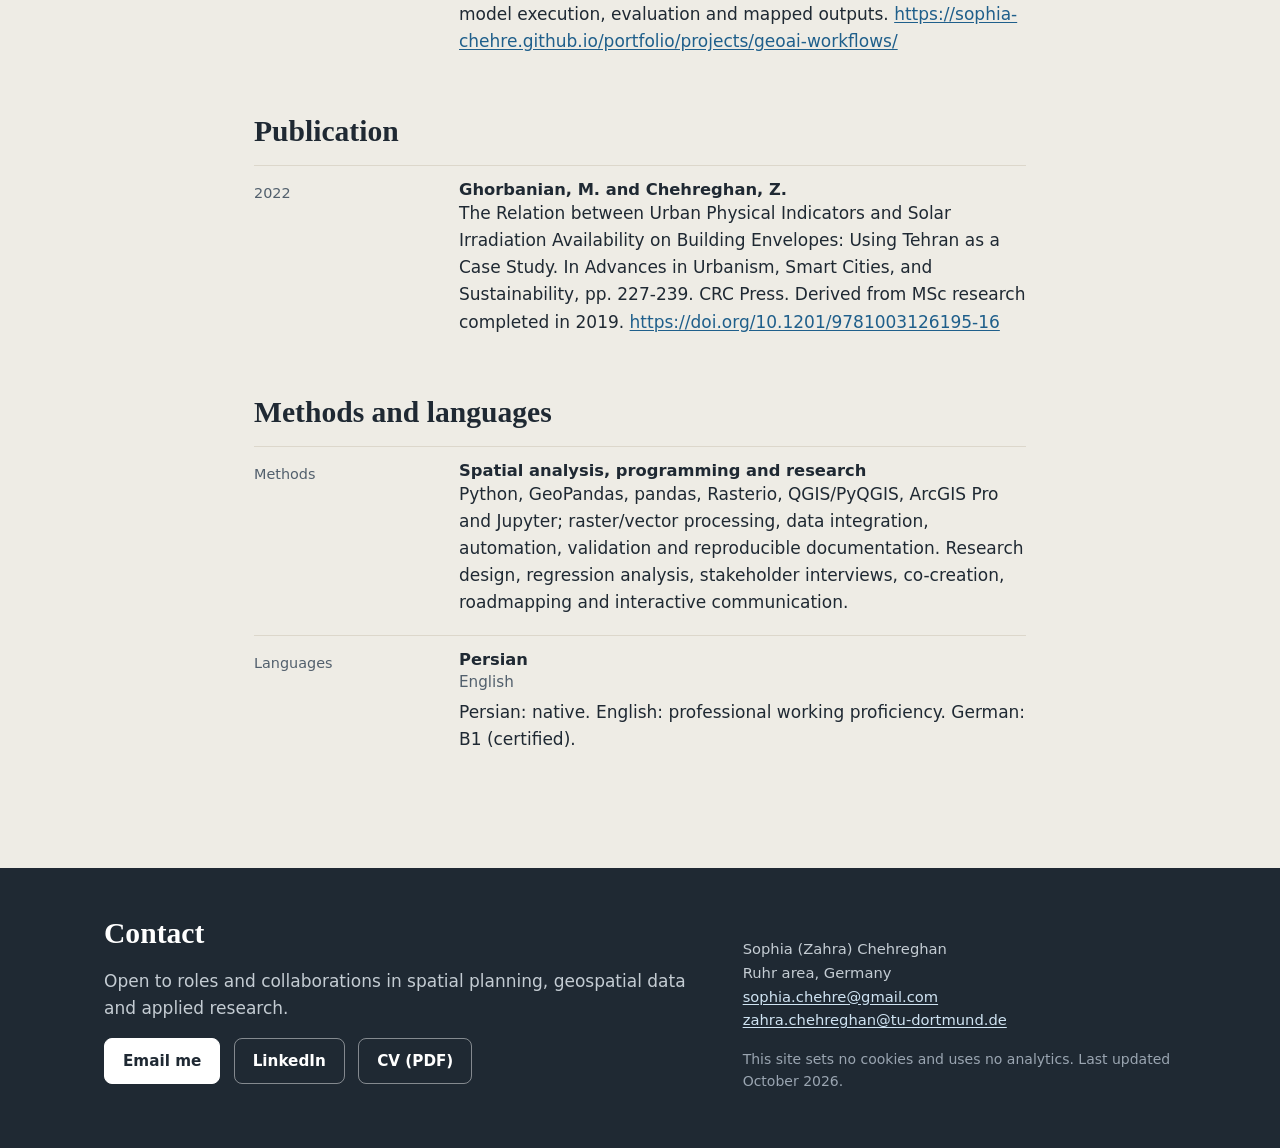
==== commit 48f37791: "Add public CATCH4D research links to portfolio and CV" ====
--- a/cv/index.html
+++ b/cv/index.html
@@ -29,7 +29,7 @@
   </div>
 </section>
 <section class="section section-tint">
-  <div class="wrap narrow cv"><section class="cv-section"><h2>Research and applied experience</h2><div class="cv-item"><div class="cv-when">06/2026-present</div><div class="cv-what"><h3>Student Research Assistant, Geoinformation and Monitoring group</h3><p class="cv-org">ILS – Research Institute for Regional and Urban Development, Dortmund</p><p>Contribute to two urban and regional research projects with teams in Germany.</p><p>CATCH4D Upscaling — Student Research Assistant (with Dr. Shaojuan Xu): prepare aerial imagery and LiDAR-derived inputs, run and evaluate deep-learning experiments for urban tree-crown detection, and develop reproducible notebooks, GIS outputs and an interactive research website.</p><p>ReVerSO — Student Research Assistant: automate spatial-analysis workflows in Jupyter notebooks and prepare GIS layers for a regional study of access to basic services in the Southern Upper Rhine region.</p></div></div><div class="cv-item"><div class="cv-when">10/2025-01/2026</div><div class="cv-what"><h3>Research and Concept Development</h3><p class="cv-org">CSCP / Catalyst Centre, Krefeld</p><p>Four-month business pilot project in an interdisciplinary team, in cooperation with KREFELD BUSINESS: an incentive-based circular rental model for the future Startup Centre Krefeld. Researched good practices, co-developed tenant commitments and incentives, supported stakeholder validation, and co-produced an agreement prototype and implementation roadmap. Certificate for active and outstanding participation.</p></div></div><div class="cv-item"><div class="cv-when">2021-2023</div><div class="cv-what"><h3>Co-founder and Researcher</h3><p class="cv-org">RohamRobotic, Tallinn</p><p>Developed a start-up concept through research, validation, planning and minimum viable product development in an interdisciplinary team.</p></div></div><div class="cv-item"><div class="cv-when">2021-2022</div><div class="cv-what"><h3>Program Coordinator</h3><p class="cv-org">Remolab, France (remote)</p><p>First programme coordinator of a pre-incubation programme for international start-up founders; helped set up and launch its first cycle. Planning, coordination and task tracking with Airtable and Miro.</p></div></div></section><section class="cv-section"><h2>Education</h2><div class="cv-item"><div class="cv-when">In progress</div><div class="cv-what"><h3>MSc Spatial Planning</h3><p class="cv-org">TU Dortmund University</p><p>English-taught studies. Selected areas: urban transformation, European housing typologies and environmental justice in industrial regions. Thesis remains to be completed.</p></div></div><div class="cv-item"><div class="cv-when">2016-2019</div><div class="cv-what"><h3>MSc Urban Planning</h3><p class="cv-org">Iran University of Science and Technology, Tehran</p><p>Completed September 2019. Final grade: 18.43 on the Iranian 0-20 scale (20 = best, 12 = pass). National entrance-examination rank: 34 of 3,274 in urban and regional planning.</p></div></div></section><section class="cv-section"><h2>Cross-disciplinary development</h2><div class="cv-item"><div class="cv-when">2024-2025</div><div class="cv-what"><h3>DLAB: Certificate in Digital Technology Management</h3><p class="cv-org">TU Dortmund</p><p>Three semesters, 33.5 ECTS. Two 7.5-ECTS electives: Theory and Methods in Management, Technology, and Leadership Research; Strategic Technology and Innovation Management. Further components: corporate digital innovation with Swisslog, lean start-up, venture creation, company workshop and practical experience.</p></div></div><div class="cv-item"><div class="cv-when">2024</div><div class="cv-what"><h3>Summer School for Sustainability</h3><p class="cv-org">TU Dortmund</p><p>Group work on the UN Sustainable Development Goals and the latest IPCC reports, closing with an assessed poster presentation.</p></div></div><div class="cv-item"><div class="cv-when">2023</div><div class="cv-what"><h3>Project management certificates</h3><p>Google Project Management Professional Certificate (Coursera); Career Essentials in Project Management (Microsoft and LinkedIn).</p></div></div></section><section class="cv-section"><h2>Selected analytical projects</h2><div class="cv-item"><div class="cv-when">Public repository</div><div class="cv-what"><h3>Dortmund Stadtregion Indicators</h3><p>Reproducible analysis of 33 municipalities using official regional indicators and municipal identifiers (AGS). Python notebooks, interactive mapping and a GIS data package. <a href="https://github.com/sophia-chehre/dortmund-stadtregion-indicators" rel="noopener">https://github.com/sophia-chehre/dortmund-stadtregion-indicators</a></p></div></div><div class="cv-item"><div class="cv-when">2026</div><div class="cv-what"><h3>Municipal Building Explorer</h3><p class="cv-org">Independent project</p><p>Comparison of official and open building datasets in selected areas of Bochum and Witten. Data harmonisation, coverage and geometry checks, interactive comparison and a documented GIS package. <a href="https://sophia-chehre.github.io/portfolio/projects/municipal-building-explorer/" rel="noopener">https://sophia-chehre.github.io/portfolio/projects/municipal-building-explorer/</a></p></div></div><div class="cv-item"><div class="cv-when">Portfolio</div><div class="cv-what"><h3>Remote sensing and GeoAI workflows</h3><p>Implemented workflows for object detection and land-cover classification in ArcGIS, from imagery and training inputs through model execution, evaluation and mapped outputs. <a href="https://sophia-chehre.github.io/portfolio/projects/geoai-workflows/" rel="noopener">https://sophia-chehre.github.io/portfolio/projects/geoai-workflows/</a></p></div></div></section><section class="cv-section"><h2>Publication</h2><div class="cv-item"><div class="cv-when">2022</div><div class="cv-what"><h3>Ghorbanian, M. and Chehreghan, Z.</h3><p>The Relation between Urban Physical Indicators and Solar Irradiation Availability on Building Envelopes: Using Tehran as a Case Study. In Advances in Urbanism, Smart Cities, and Sustainability, pp. 227-239. CRC Press. Derived from MSc research completed in 2019. <a href="https://doi.org/10.1201/9781003126195-16" rel="noopener">https://doi.org/10.1201/9781003126195-16</a></p></div></div></section><section class="cv-section"><h2>Methods and languages</h2><div class="cv-item"><div class="cv-when">Methods</div><div class="cv-what"><h3>Spatial analysis, programming and research</h3><p>Python, GeoPandas, pandas, Rasterio, QGIS/PyQGIS, ArcGIS Pro and Jupyter; raster/vector processing, data integration, automation, validation and reproducible documentation. Research design, regression analysis, stakeholder interviews, co-creation, roadmapping and interactive communication.</p></div></div><div class="cv-item"><div class="cv-when">Languages</div><div class="cv-what"><h3>Persian</h3><p class="cv-org">English</p><p>Persian: native. English: professional working proficiency. German: B1 (certified).</p></div></div></section></div>
+  <div class="wrap narrow cv"><section class="cv-section"><h2>Research and applied experience</h2><div class="cv-item"><div class="cv-when">06/2026-present</div><div class="cv-what"><h3>Student Research Assistant, Geoinformation and Monitoring group</h3><p class="cv-org">ILS – Research Institute for Regional and Urban Development, Dortmund</p><p>Contribute to two urban and regional research projects with teams in Germany.</p><p>CATCH4D Upscaling — Student Research Assistant (with Dr. Shaojuan Xu): prepare aerial imagery and LiDAR-derived inputs, run and evaluate deep-learning experiments for urban tree-crown detection, and develop reproducible notebooks, GIS outputs and an interactive research website. Public release: <a href="https://urbantreecrownmapping.catch4d.de/" rel="noopener">https://urbantreecrownmapping.catch4d.de/</a> Code and notebooks: <a href="https://gitlab.com/ils-research/catch4d-tree-detection-and-crown-volume" rel="noopener">https://gitlab.com/ils-research/catch4d-tree-detection-and-crown-volume</a>.</p><p>ReVerSO — Student Research Assistant: automate spatial-analysis workflows in Jupyter notebooks and prepare GIS layers for a regional study of access to basic services in the Southern Upper Rhine region.</p></div></div><div class="cv-item"><div class="cv-when">10/2025-01/2026</div><div class="cv-what"><h3>Research and Concept Development</h3><p class="cv-org">CSCP / Catalyst Centre, Krefeld</p><p>Four-month business pilot project in an interdisciplinary team, in cooperation with KREFELD BUSINESS: an incentive-based circular rental model for the future Startup Centre Krefeld. Researched good practices, co-developed tenant commitments and incentives, supported stakeholder validation, and co-produced an agreement prototype and implementation roadmap. Certificate for active and outstanding participation.</p></div></div><div class="cv-item"><div class="cv-when">2021-2023</div><div class="cv-what"><h3>Co-founder and Researcher</h3><p class="cv-org">RohamRobotic, Tallinn</p><p>Developed a start-up concept through research, validation, planning and minimum viable product development in an interdisciplinary team.</p></div></div><div class="cv-item"><div class="cv-when">2021-2022</div><div class="cv-what"><h3>Program Coordinator</h3><p class="cv-org">Remolab, France (remote)</p><p>First programme coordinator of a pre-incubation programme for international start-up founders; helped set up and launch its first cycle. Planning, coordination and task tracking with Airtable and Miro.</p></div></div></section><section class="cv-section"><h2>Education</h2><div class="cv-item"><div class="cv-when">In progress</div><div class="cv-what"><h3>MSc Spatial Planning</h3><p class="cv-org">TU Dortmund University</p><p>English-taught studies. Selected areas: urban transformation, European housing typologies and environmental justice in industrial regions. Thesis remains to be completed.</p></div></div><div class="cv-item"><div class="cv-when">2016-2019</div><div class="cv-what"><h3>MSc Urban Planning</h3><p class="cv-org">Iran University of Science and Technology, Tehran</p><p>Completed September 2019. Final grade: 18.43 on the Iranian 0-20 scale (20 = best, 12 = pass). National entrance-examination rank: 34 of 3,274 in urban and regional planning.</p></div></div></section><section class="cv-section"><h2>Cross-disciplinary development</h2><div class="cv-item"><div class="cv-when">2024-2025</div><div class="cv-what"><h3>DLAB: Certificate in Digital Technology Management</h3><p class="cv-org">TU Dortmund</p><p>Three semesters, 33.5 ECTS. Two 7.5-ECTS electives: Theory and Methods in Management, Technology, and Leadership Research; Strategic Technology and Innovation Management. Further components: corporate digital innovation with Swisslog, lean start-up, venture creation, company workshop and practical experience.</p></div></div><div class="cv-item"><div class="cv-when">2024</div><div class="cv-what"><h3>Summer School for Sustainability</h3><p class="cv-org">TU Dortmund</p><p>Group work on the UN Sustainable Development Goals and the latest IPCC reports, closing with an assessed poster presentation.</p></div></div><div class="cv-item"><div class="cv-when">2023</div><div class="cv-what"><h3>Project management certificates</h3><p>Google Project Management Professional Certificate (Coursera); Career Essentials in Project Management (Microsoft and LinkedIn).</p></div></div></section><section class="cv-section"><h2>Selected analytical projects</h2><div class="cv-item"><div class="cv-when">Public repository</div><div class="cv-what"><h3>Dortmund Stadtregion Indicators</h3><p>Reproducible analysis of 33 municipalities using official regional indicators and municipal identifiers (AGS). Python notebooks, interactive mapping and a GIS data package. <a href="https://github.com/sophia-chehre/dortmund-stadtregion-indicators" rel="noopener">https://github.com/sophia-chehre/dortmund-stadtregion-indicators</a></p></div></div><div class="cv-item"><div class="cv-when">2026</div><div class="cv-what"><h3>Municipal Building Explorer</h3><p class="cv-org">Independent project</p><p>Comparison of official and open building datasets in selected areas of Bochum and Witten. Data harmonisation, coverage and geometry checks, interactive comparison and a documented GIS package. <a href="https://sophia-chehre.github.io/portfolio/projects/municipal-building-explorer/" rel="noopener">https://sophia-chehre.github.io/portfolio/projects/municipal-building-explorer/</a></p></div></div><div class="cv-item"><div class="cv-when">Portfolio</div><div class="cv-what"><h3>Remote sensing and GeoAI workflows</h3><p>Implemented workflows for object detection and land-cover classification in ArcGIS, from imagery and training inputs through model execution, evaluation and mapped outputs. <a href="https://sophia-chehre.github.io/portfolio/projects/geoai-workflows/" rel="noopener">https://sophia-chehre.github.io/portfolio/projects/geoai-workflows/</a></p></div></div></section><section class="cv-section"><h2>Publication</h2><div class="cv-item"><div class="cv-when">2022</div><div class="cv-what"><h3>Ghorbanian, M. and Chehreghan, Z.</h3><p>The Relation between Urban Physical Indicators and Solar Irradiation Availability on Building Envelopes: Using Tehran as a Case Study. In Advances in Urbanism, Smart Cities, and Sustainability, pp. 227-239. CRC Press. Derived from MSc research completed in 2019. <a href="https://doi.org/10.1201/9781003126195-16" rel="noopener">https://doi.org/10.1201/9781003126195-16</a></p></div></div></section><section class="cv-section"><h2>Methods and languages</h2><div class="cv-item"><div class="cv-when">Methods</div><div class="cv-what"><h3>Spatial analysis, programming and research</h3><p>Python, GeoPandas, pandas, Rasterio, QGIS/PyQGIS, ArcGIS Pro and Jupyter; raster/vector processing, data integration, automation, validation and reproducible documentation. Research design, regression analysis, stakeholder interviews, co-creation, roadmapping and interactive communication.</p></div></div><div class="cv-item"><div class="cv-when">Languages</div><div class="cv-what"><h3>Persian</h3><p class="cv-org">English</p><p>Persian: native. English: professional working proficiency. German: B1 (certified).</p></div></div></section></div>
 </section>
 </main>
 <footer class="site-footer" id="contact">
--- a/assets/css/main.css
+++ b/assets/css/main.css
@@ -375,6 +375,8 @@
 .two-col .xblock { height: 100%; }
 #ils, #circular-rental, #dlab, #workflows, #research, #education { scroll-margin-top: 80px; }
 
+.areas.research-projects { grid-template-columns: repeat(2, minmax(0, 1fr)); }
+
 @media (max-width: 1100px) {
   .caps-4, .areas { grid-template-columns: 1fr 1fr; }
   .cards-5 { grid-template-columns: repeat(3, 1fr); }
@@ -382,7 +384,7 @@
   .xcard-main { grid-column: span 2; }
 }
 @media (max-width: 640px) {
-  .caps-4, .areas, .xcards { grid-template-columns: 1fr; }
+  .caps-4, .areas, .areas.research-projects, .xcards { grid-template-columns: 1fr; }
   .xcard-main { grid-column: auto; }
   .cards-5 { grid-template-columns: 1fr 1fr; }
   .xblock { padding: 20px; }
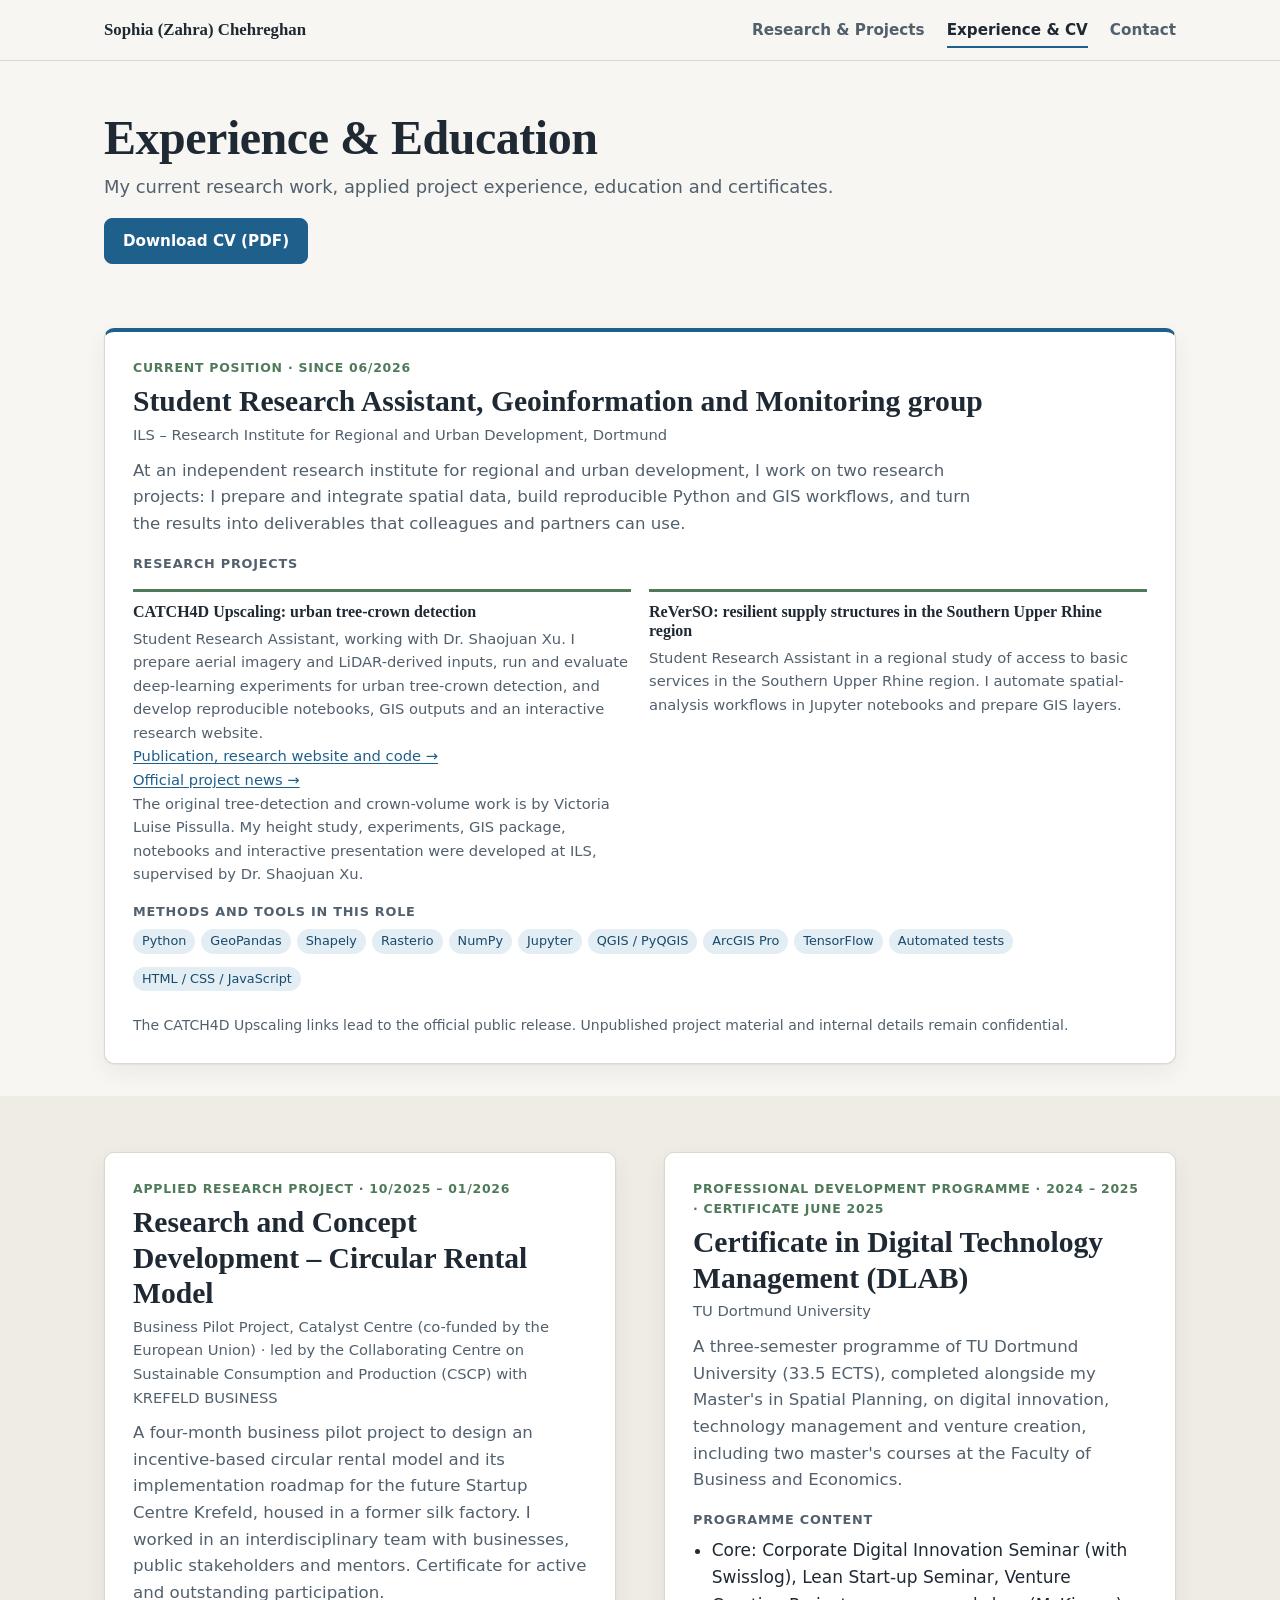
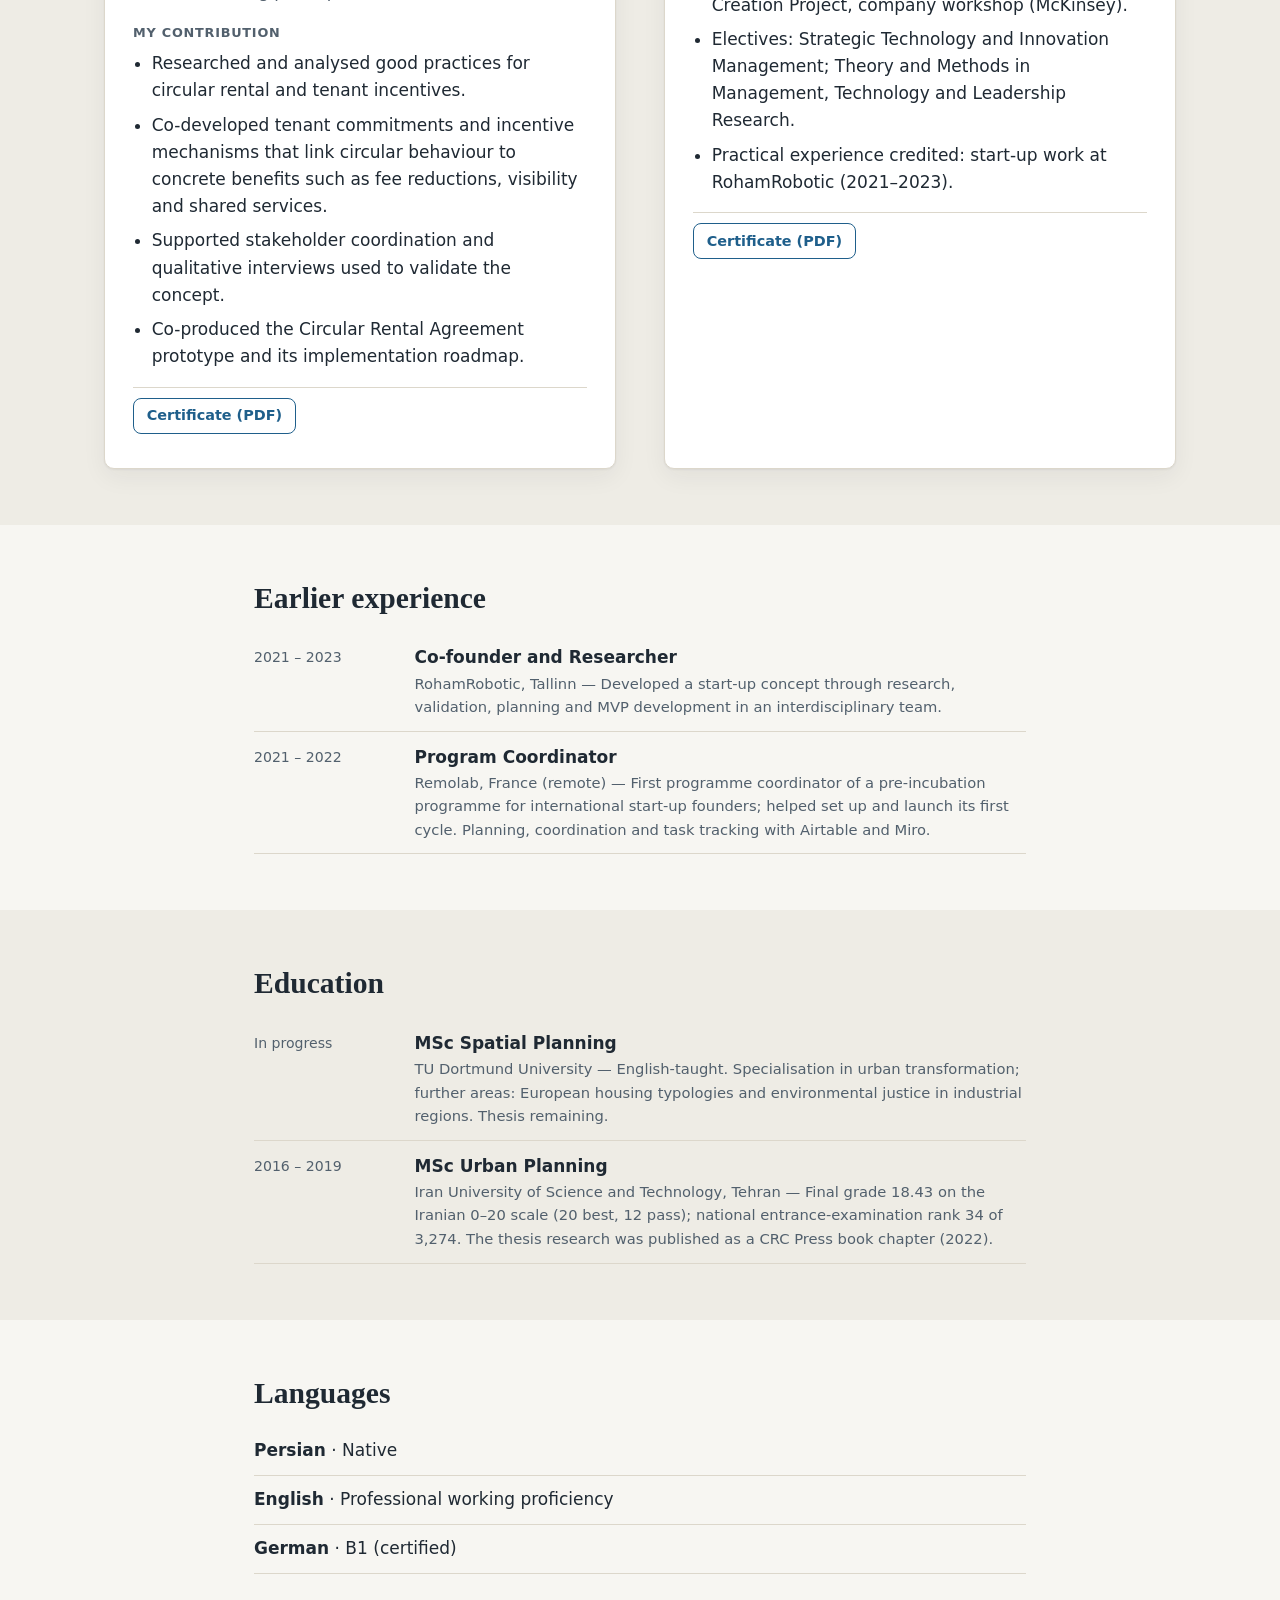
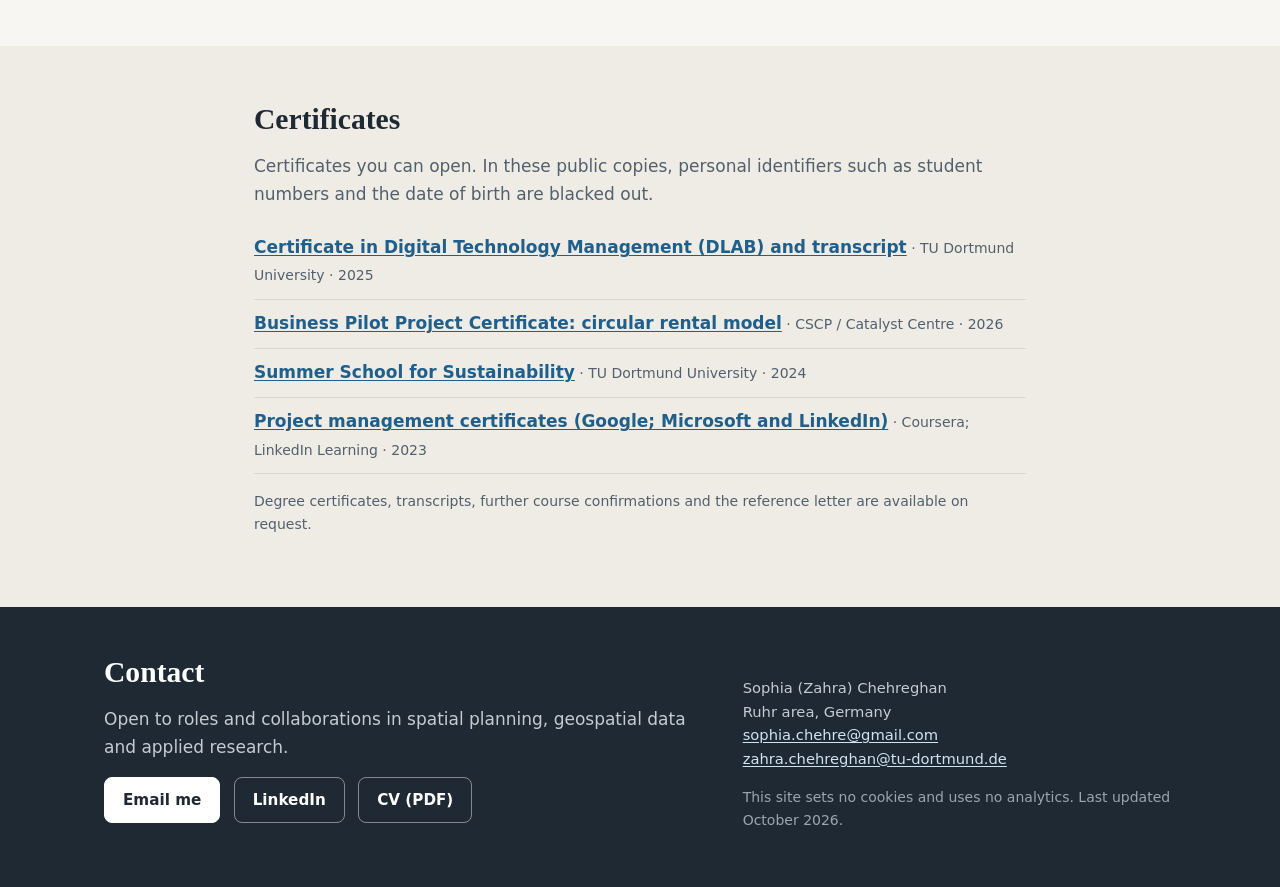
==== commit 21927adc: "Simplify portfolio structure and add CATCH4D DOI citation - Home: research and projects first (CATCH" ====
--- a/cv/index.html
+++ b/cv/index.html
@@ -1,57 +1,4 @@
 <!doctype html>
-<html lang="en">
-<head>
-<meta charset="utf-8">
-<meta name="viewport" content="width=device-width, initial-scale=1">
-<title>CV · Sophia Chehreghan</title>
-<meta name="description" content="CV of Sophia (Zahra) Chehreghan, urban and spatial planner.">
-<meta property="og:title" content="CV · Sophia Chehreghan">
-<meta property="og:description" content="CV of Sophia (Zahra) Chehreghan, urban and spatial planner.">
-<meta property="og:type" content="website">
-<link rel="stylesheet" href="../assets/css/main.css">
-<link rel="icon" href="../assets/favicon.svg" type="image/svg+xml">
-</head>
-<body>
-<a class="skip" href="#main">Skip to content</a>
-<header class="site-header">
-  <div class="wrap header-inner">
-    <a class="brand" href="../index.html">Sophia (Zahra) Chehreghan</a>
-    <nav class="main-nav" aria-label="Main"><a href="../projects/index.html">Projects</a><a href="../experience/index.html">Experience & Education</a><a href="../cv/index.html" aria-current="page">CV</a><a href="#contact">Contact</a></nav>
-  </div>
-</header>
-<main id="main">
-
-<section class="page-head">
-  <div class="wrap narrow">
-    <h1>CV</h1>
-    <p class="lead">Urban planner with a multidisciplinary profile across planning, research, spatial data and programming, and entrepreneurship. Carries projects from defining the problem through data analysis and solutions to interactive results. Current research experience in Germany. Completed MSc in Urban Planning; MSc Spatial Planning in progress.</p>
-    <p><a class="btn" href="../files/Sophia-Chehreghan-CV.pdf">Download CV (PDF)</a></p>
-  </div>
-</section>
-<section class="section section-tint">
-  <div class="wrap narrow cv"><section class="cv-section"><h2>Research and applied experience</h2><div class="cv-item"><div class="cv-when">06/2026-present</div><div class="cv-what"><h3>Student Research Assistant, Geoinformation and Monitoring group</h3><p class="cv-org">ILS – Research Institute for Regional and Urban Development, Dortmund</p><p>Contribute to two urban and regional research projects with teams in Germany.</p><p>CATCH4D Upscaling — Student Research Assistant (with Dr. Shaojuan Xu): prepare aerial imagery and LiDAR-derived inputs, run and evaluate deep-learning experiments for urban tree-crown detection, and develop reproducible notebooks, GIS outputs and an interactive research website. Public release: <a href="https://urbantreecrownmapping.catch4d.de/" rel="noopener">https://urbantreecrownmapping.catch4d.de/</a> Code and notebooks: <a href="https://gitlab.com/ils-research/catch4d-tree-detection-and-crown-volume" rel="noopener">https://gitlab.com/ils-research/catch4d-tree-detection-and-crown-volume</a>.</p><p>ReVerSO — Student Research Assistant: automate spatial-analysis workflows in Jupyter notebooks and prepare GIS layers for a regional study of access to basic services in the Southern Upper Rhine region.</p></div></div><div class="cv-item"><div class="cv-when">10/2025-01/2026</div><div class="cv-what"><h3>Research and Concept Development</h3><p class="cv-org">CSCP / Catalyst Centre, Krefeld</p><p>Four-month business pilot project in an interdisciplinary team, in cooperation with KREFELD BUSINESS: an incentive-based circular rental model for the future Startup Centre Krefeld. Researched good practices, co-developed tenant commitments and incentives, supported stakeholder validation, and co-produced an agreement prototype and implementation roadmap. Certificate for active and outstanding participation.</p></div></div><div class="cv-item"><div class="cv-when">2021-2023</div><div class="cv-what"><h3>Co-founder and Researcher</h3><p class="cv-org">RohamRobotic, Tallinn</p><p>Developed a start-up concept through research, validation, planning and minimum viable product development in an interdisciplinary team.</p></div></div><div class="cv-item"><div class="cv-when">2021-2022</div><div class="cv-what"><h3>Program Coordinator</h3><p class="cv-org">Remolab, France (remote)</p><p>First programme coordinator of a pre-incubation programme for international start-up founders; helped set up and launch its first cycle. Planning, coordination and task tracking with Airtable and Miro.</p></div></div></section><section class="cv-section"><h2>Education</h2><div class="cv-item"><div class="cv-when">In progress</div><div class="cv-what"><h3>MSc Spatial Planning</h3><p class="cv-org">TU Dortmund University</p><p>English-taught studies. Selected areas: urban transformation, European housing typologies and environmental justice in industrial regions. Thesis remains to be completed.</p></div></div><div class="cv-item"><div class="cv-when">2016-2019</div><div class="cv-what"><h3>MSc Urban Planning</h3><p class="cv-org">Iran University of Science and Technology, Tehran</p><p>Completed September 2019. Final grade: 18.43 on the Iranian 0-20 scale (20 = best, 12 = pass). National entrance-examination rank: 34 of 3,274 in urban and regional planning.</p></div></div></section><section class="cv-section"><h2>Cross-disciplinary development</h2><div class="cv-item"><div class="cv-when">2024-2025</div><div class="cv-what"><h3>DLAB: Certificate in Digital Technology Management</h3><p class="cv-org">TU Dortmund</p><p>Three semesters, 33.5 ECTS. Two 7.5-ECTS electives: Theory and Methods in Management, Technology, and Leadership Research; Strategic Technology and Innovation Management. Further components: corporate digital innovation with Swisslog, lean start-up, venture creation, company workshop and practical experience.</p></div></div><div class="cv-item"><div class="cv-when">2024</div><div class="cv-what"><h3>Summer School for Sustainability</h3><p class="cv-org">TU Dortmund</p><p>Group work on the UN Sustainable Development Goals and the latest IPCC reports, closing with an assessed poster presentation.</p></div></div><div class="cv-item"><div class="cv-when">2023</div><div class="cv-what"><h3>Project management certificates</h3><p>Google Project Management Professional Certificate (Coursera); Career Essentials in Project Management (Microsoft and LinkedIn).</p></div></div></section><section class="cv-section"><h2>Selected analytical projects</h2><div class="cv-item"><div class="cv-when">Public repository</div><div class="cv-what"><h3>Dortmund Stadtregion Indicators</h3><p>Reproducible analysis of 33 municipalities using official regional indicators and municipal identifiers (AGS). Python notebooks, interactive mapping and a GIS data package. <a href="https://github.com/sophia-chehre/dortmund-stadtregion-indicators" rel="noopener">https://github.com/sophia-chehre/dortmund-stadtregion-indicators</a></p></div></div><div class="cv-item"><div class="cv-when">2026</div><div class="cv-what"><h3>Municipal Building Explorer</h3><p class="cv-org">Independent project</p><p>Comparison of official and open building datasets in selected areas of Bochum and Witten. Data harmonisation, coverage and geometry checks, interactive comparison and a documented GIS package. <a href="https://sophia-chehre.github.io/portfolio/projects/municipal-building-explorer/" rel="noopener">https://sophia-chehre.github.io/portfolio/projects/municipal-building-explorer/</a></p></div></div><div class="cv-item"><div class="cv-when">Portfolio</div><div class="cv-what"><h3>Remote sensing and GeoAI workflows</h3><p>Implemented workflows for object detection and land-cover classification in ArcGIS, from imagery and training inputs through model execution, evaluation and mapped outputs. <a href="https://sophia-chehre.github.io/portfolio/projects/geoai-workflows/" rel="noopener">https://sophia-chehre.github.io/portfolio/projects/geoai-workflows/</a></p></div></div></section><section class="cv-section"><h2>Publication</h2><div class="cv-item"><div class="cv-when">2022</div><div class="cv-what"><h3>Ghorbanian, M. and Chehreghan, Z.</h3><p>The Relation between Urban Physical Indicators and Solar Irradiation Availability on Building Envelopes: Using Tehran as a Case Study. In Advances in Urbanism, Smart Cities, and Sustainability, pp. 227-239. CRC Press. Derived from MSc research completed in 2019. <a href="https://doi.org/10.1201/9781003126195-16" rel="noopener">https://doi.org/10.1201/9781003126195-16</a></p></div></div></section><section class="cv-section"><h2>Methods and languages</h2><div class="cv-item"><div class="cv-when">Methods</div><div class="cv-what"><h3>Spatial analysis, programming and research</h3><p>Python, GeoPandas, pandas, Rasterio, QGIS/PyQGIS, ArcGIS Pro and Jupyter; raster/vector processing, data integration, automation, validation and reproducible documentation. Research design, regression analysis, stakeholder interviews, co-creation, roadmapping and interactive communication.</p></div></div><div class="cv-item"><div class="cv-when">Languages</div><div class="cv-what"><h3>Persian</h3><p class="cv-org">English</p><p>Persian: native. English: professional working proficiency. German: B1 (certified).</p></div></div></section></div>
-</section>
-</main>
-<footer class="site-footer" id="contact">
-  <div class="wrap footer-grid">
-    <div>
-      <h2>Contact</h2>
-      <p class="footer-lead">Open to roles and collaborations in spatial planning, geospatial data and applied research.</p>
-      <p><a class="btn" href="mailto:sophia.chehre@gmail.com">Email me</a>
-         <a class="btn btn-ghost" href="https://www.linkedin.com/in/sophia-chehre" rel="noopener">LinkedIn</a>
-         <a class="btn btn-ghost" href="../files/Sophia-Chehreghan-CV.pdf">CV (PDF)</a></p>
-    </div>
-    <div class="footer-meta">
-      <p>Sophia (Zahra) Chehreghan<br>Ruhr area, Germany<br><a href="mailto:sophia.chehre@gmail.com">sophia.chehre@gmail.com</a><br><a href="mailto:zahra.chehreghan@tu-dortmund.de">zahra.chehreghan@tu-dortmund.de</a></p>
-      <p class="small">This site sets no cookies and uses no analytics. Last updated October 2026.</p>
-    </div>
-  </div>
-</footer>
-<dialog class="lightbox" aria-label="Enlarged image">
-  <form method="dialog"><button class="lightbox-close" aria-label="Close">×</button></form>
-  <img alt="">
-  <p class="lightbox-caption"></p>
-</dialog>
-<script src="../assets/js/main.js" defer></script>
-</body>
-</html>
+<html lang="en"><head><meta charset="utf-8"><meta http-equiv="refresh" content="0; url=../experience/index.html">
+<title>Experience &amp; CV</title></head>
+<body><p><a href="../experience/index.html">Experience &amp; CV</a></p></body></html>
